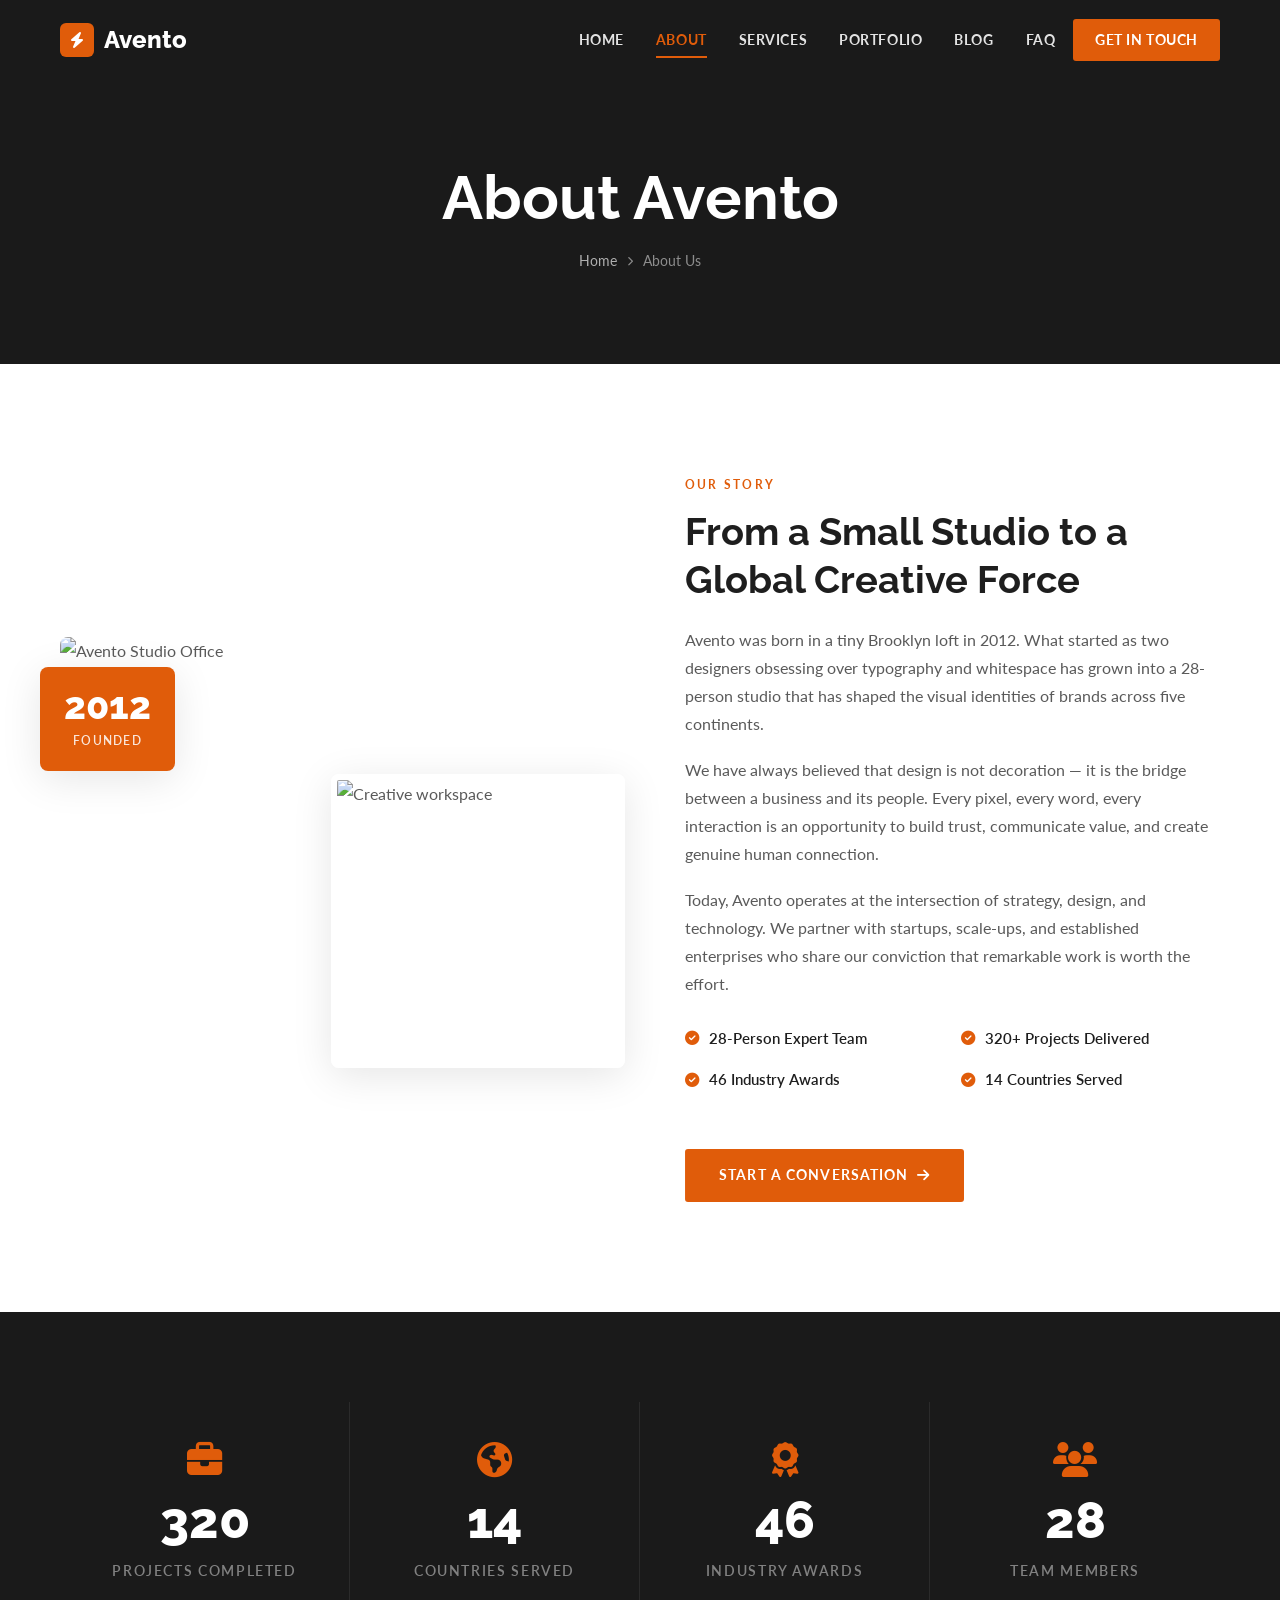
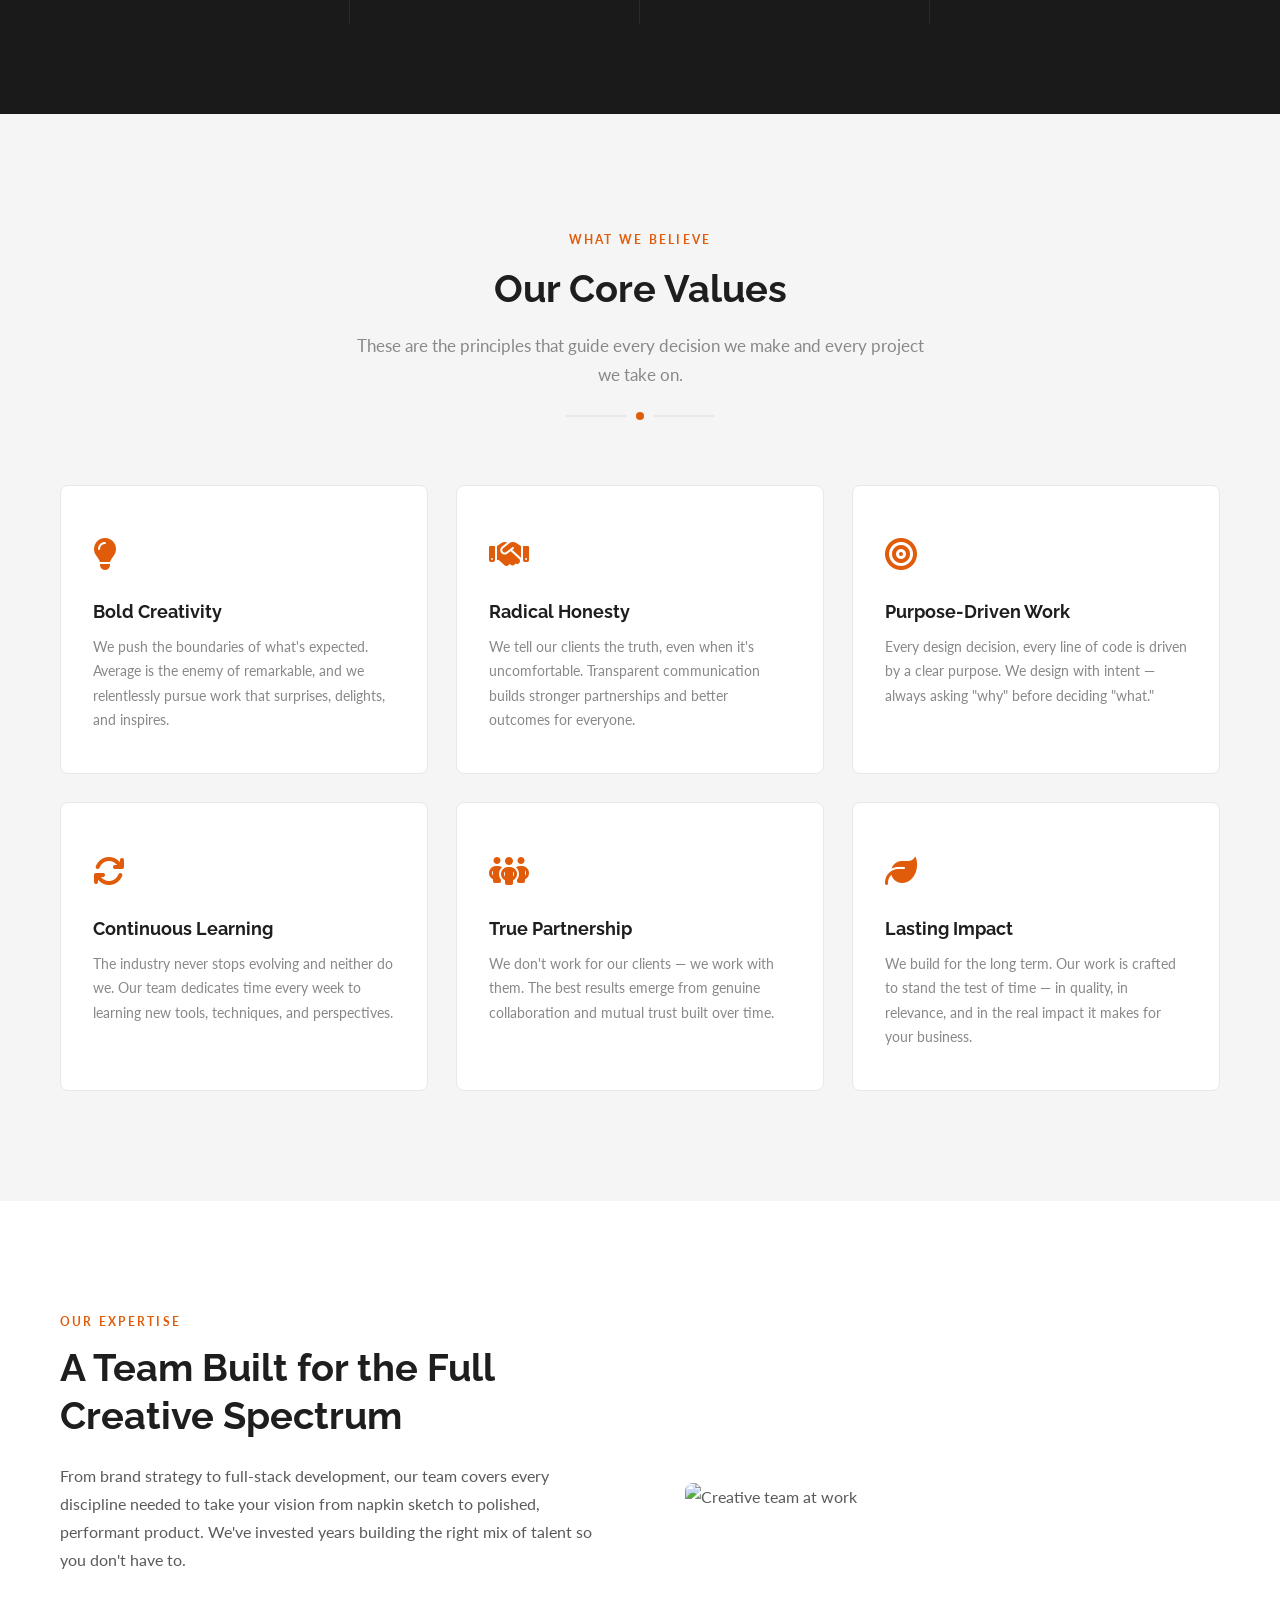
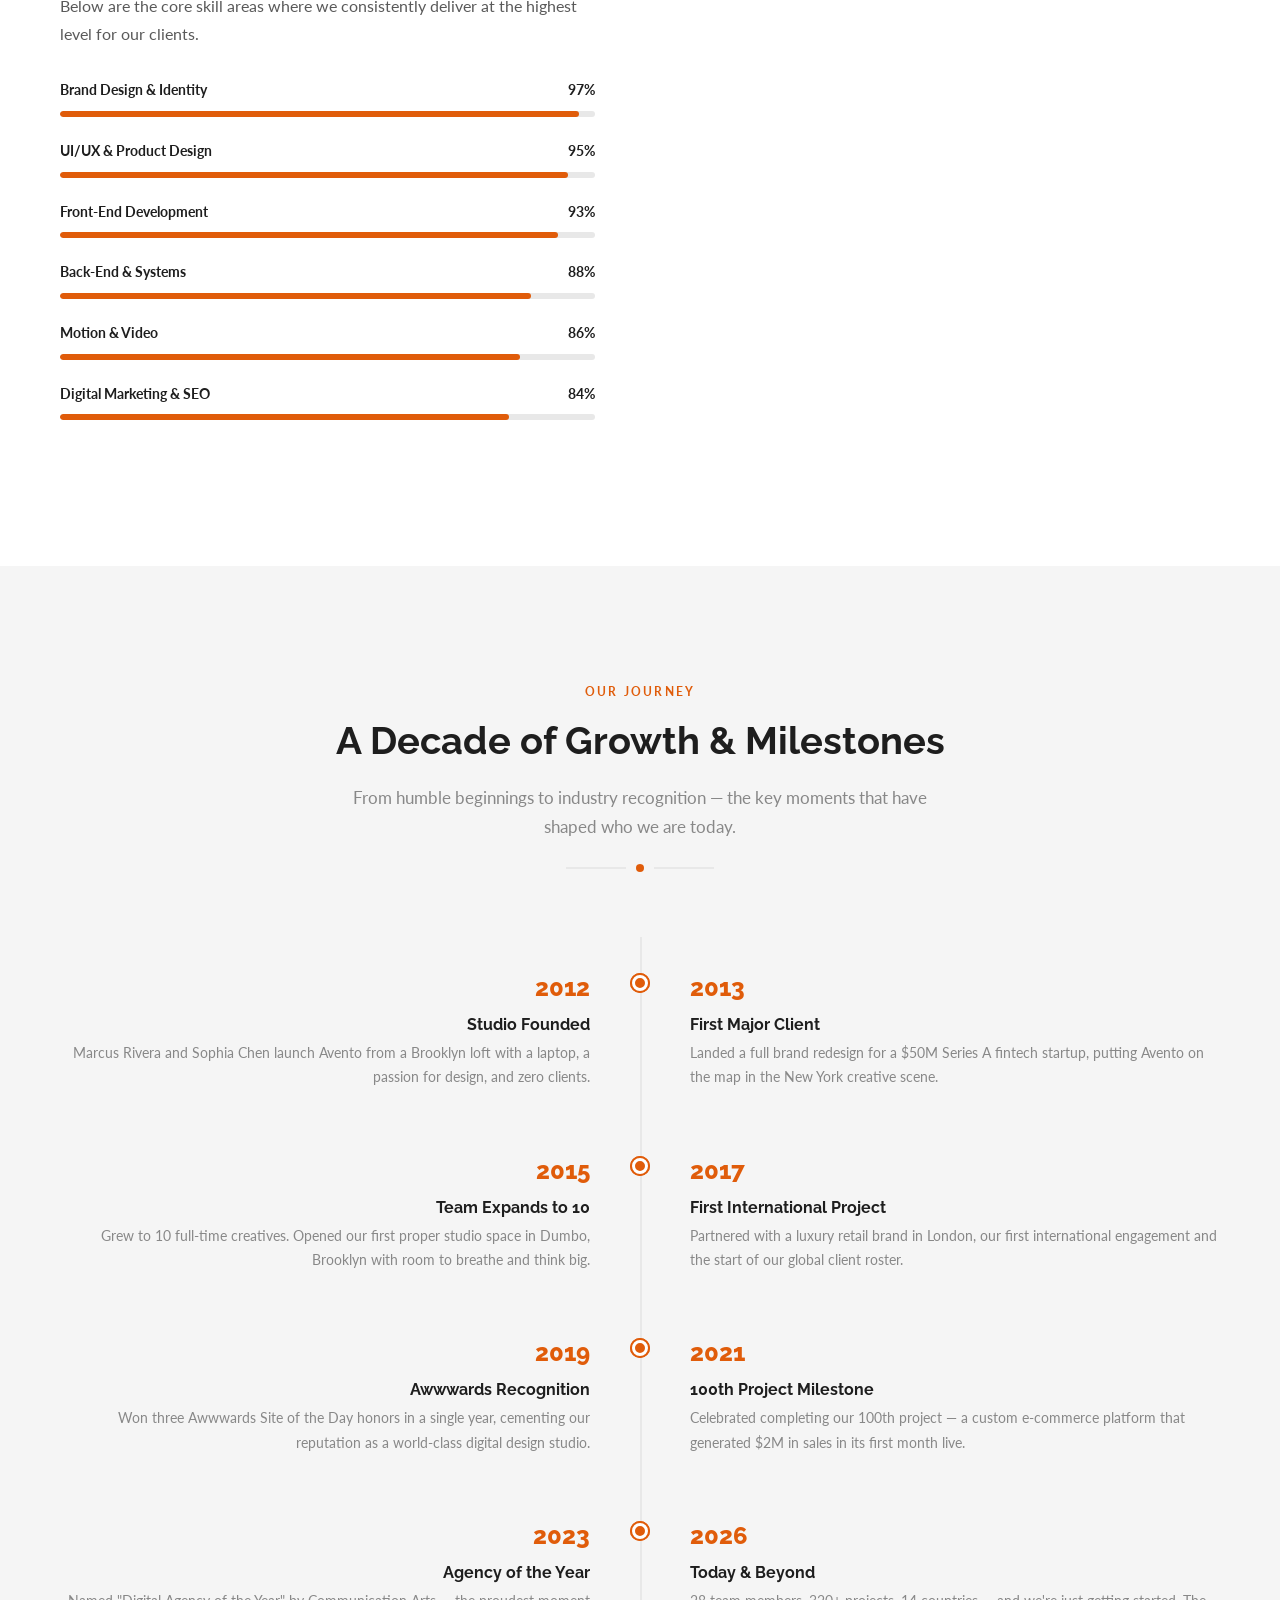
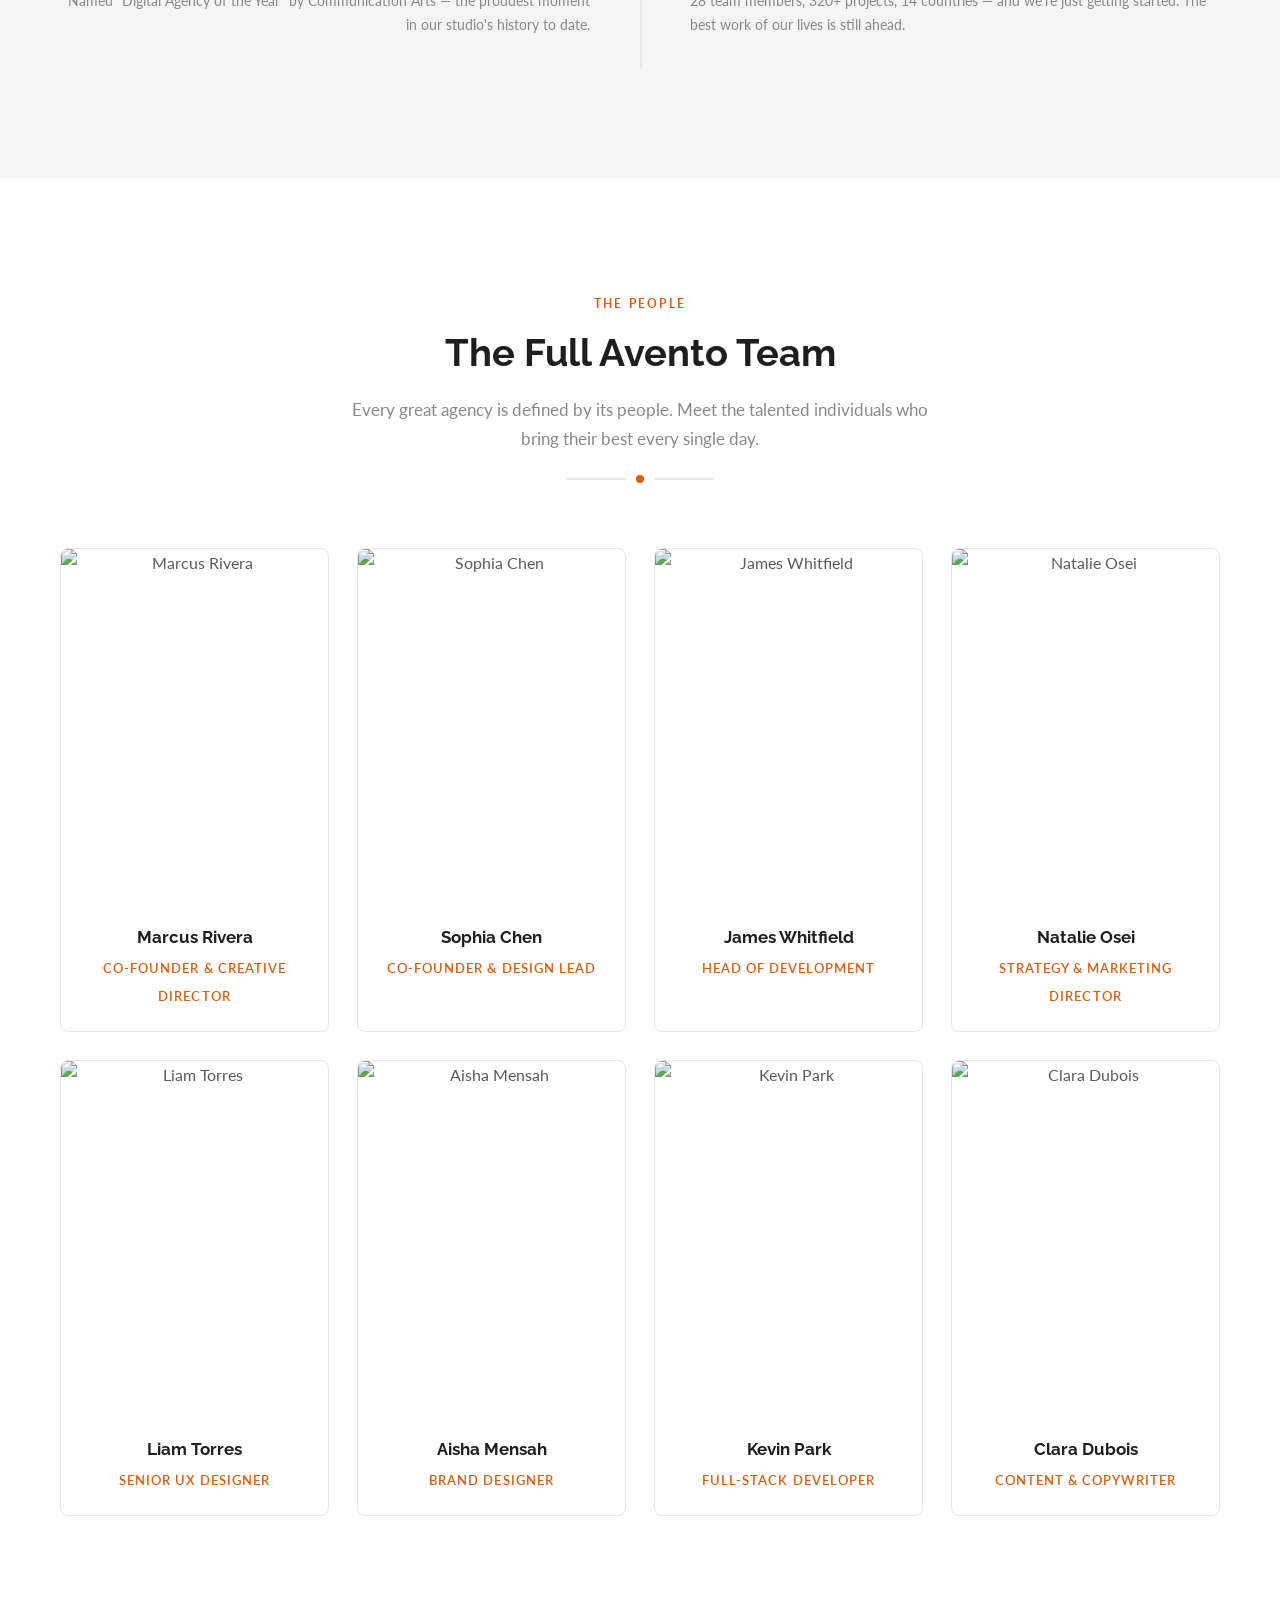
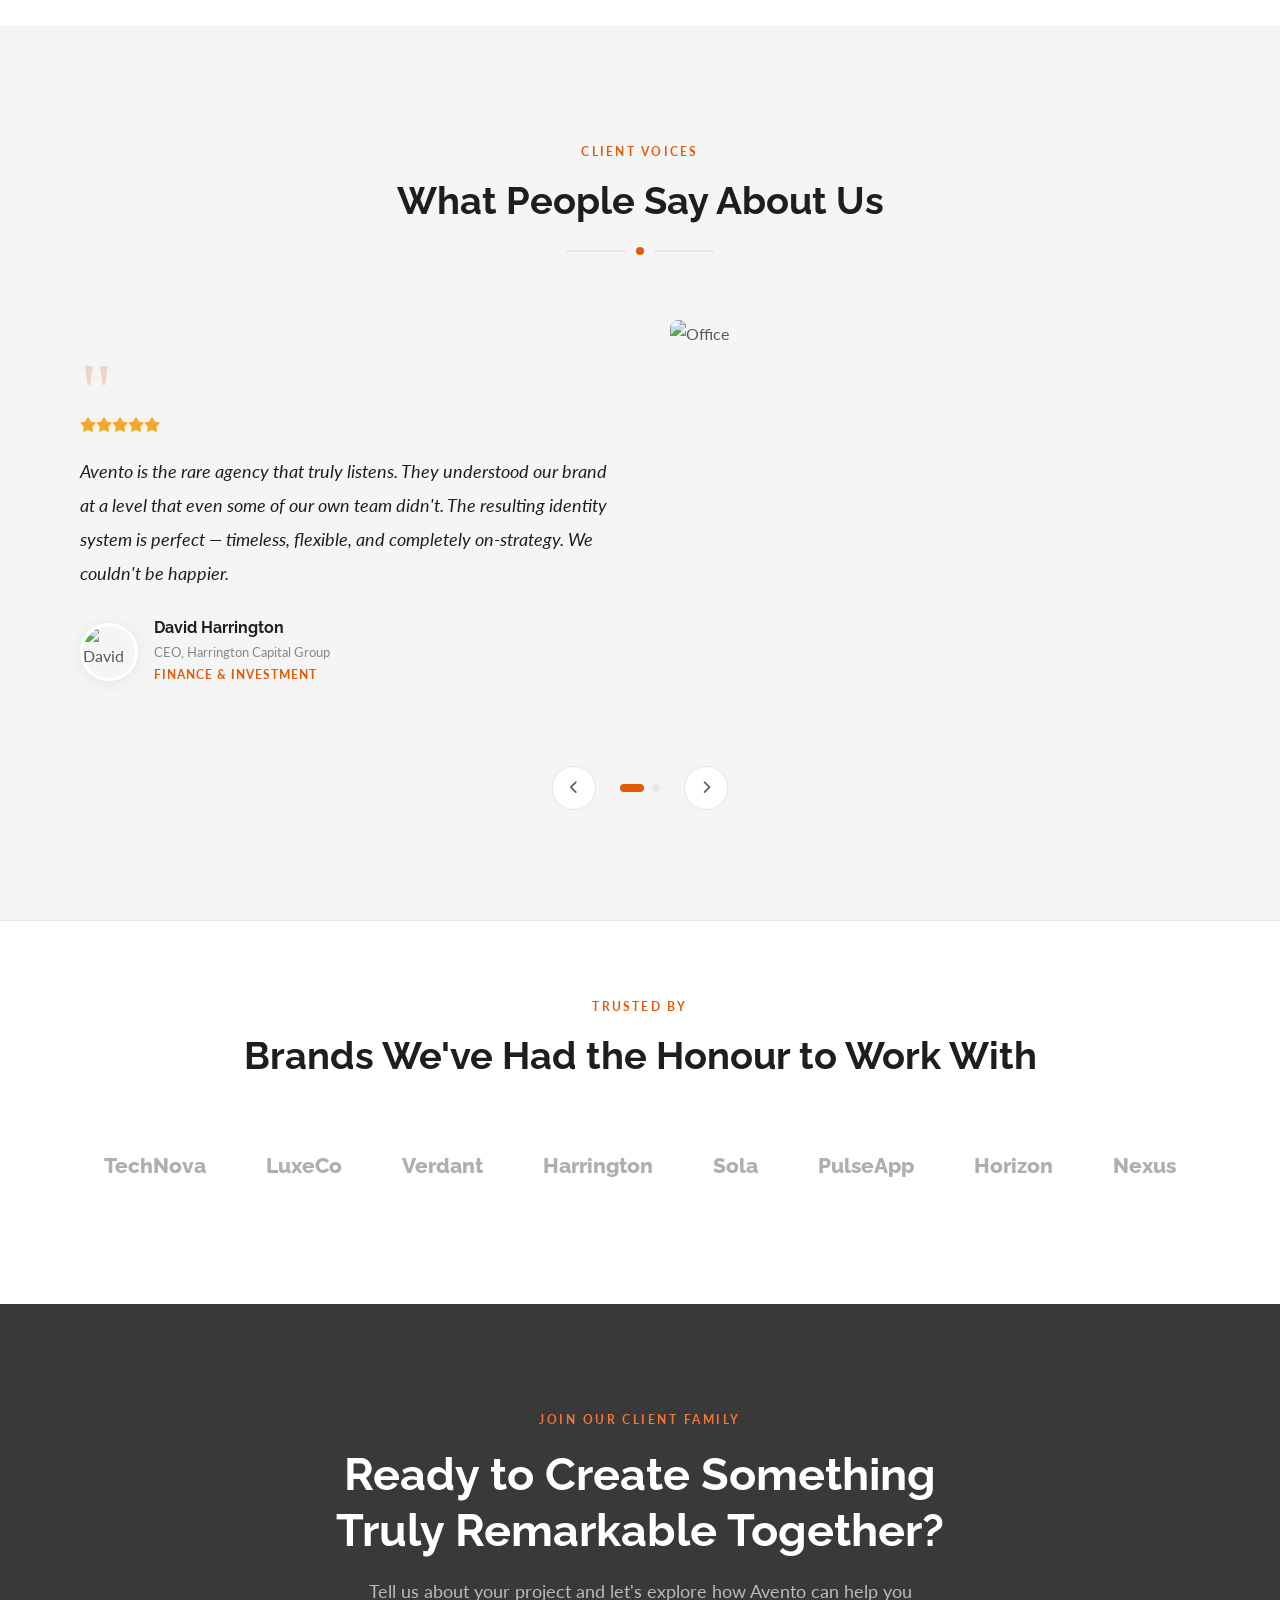
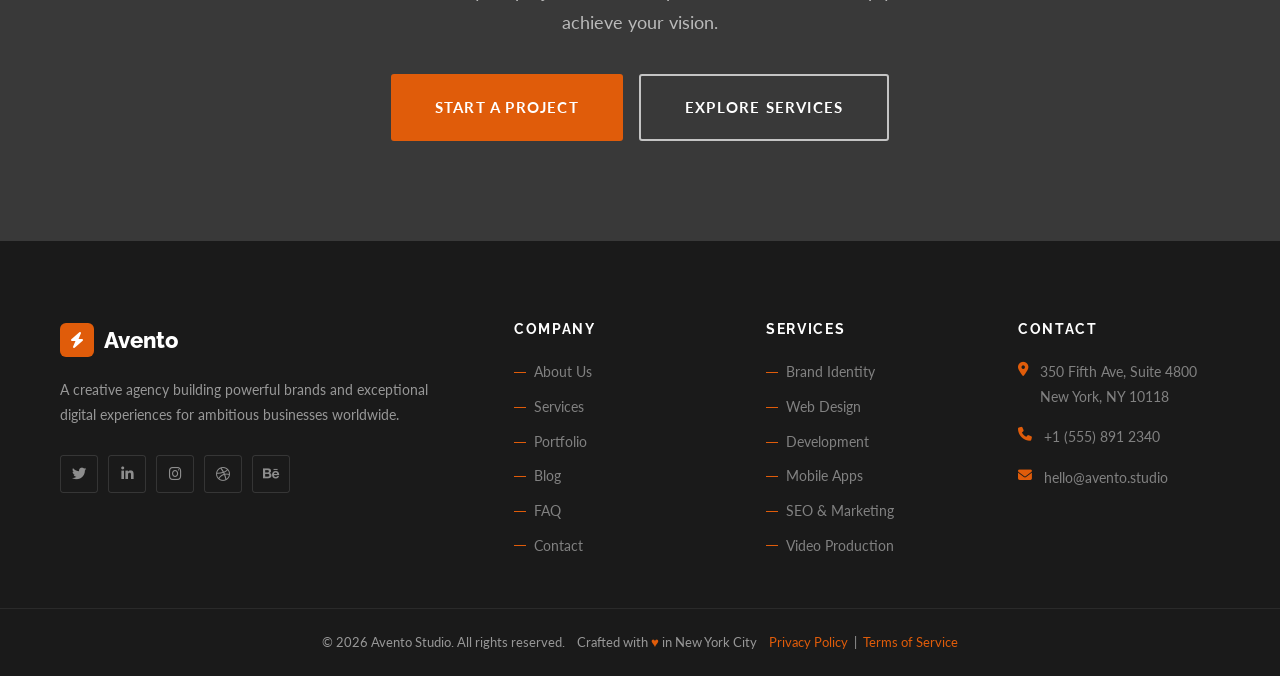
==== about.html @ 87593663 "first" ====
<!DOCTYPE html>
<html lang="en">
<head>
  <meta charset="UTF-8" />
  <meta name="viewport" content="width=device-width, initial-scale=1.0" />
  <title>About Us — Avento Creative Agency</title>
  <link rel="preconnect" href="https://fonts.googleapis.com" />
  <link rel="preconnect" href="https://fonts.gstatic.com" crossorigin />
  <link href="https://fonts.googleapis.com/css2?family=Lato:wght@300;400;700;900&family=Raleway:wght@400;600;700;800;900&display=swap" rel="stylesheet" />
  <link rel="stylesheet" href="https://cdnjs.cloudflare.com/ajax/libs/font-awesome/6.5.0/css/all.min.css" />
  <link rel="stylesheet" href="css/style.css" />
  <style>
    .values-grid { display: grid; grid-template-columns: repeat(3, 1fr); gap: 28px; }
    .value-card { background: var(--white); border: 1px solid var(--border); border-radius: var(--radius-lg); padding: 40px 32px; transition: var(--transition); }
    .value-card:hover { transform: translateY(-6px); box-shadow: var(--shadow); border-color: transparent; }
    .value-icon { font-size: 2rem; color: var(--primary); margin-bottom: 18px; }
    .value-card h4 { margin-bottom: 12px; }
    .value-card p { font-size: 0.9rem; color: var(--text-light); line-height: 1.7; margin: 0; }
    .milestone-list { display: grid; grid-template-columns: 1fr 1fr; gap: 0; position: relative; }
    .milestone-list::before { content: ''; position: absolute; left: 50%; top: 0; bottom: 0; width: 2px; background: var(--border); }
    .milestone-item { padding: 30px 50px 30px 0; text-align: right; position: relative; }
    .milestone-item:nth-child(even) { padding: 30px 0 30px 50px; text-align: left; grid-column: 2; }
    .milestone-item:nth-child(odd) { grid-column: 1; }
    .milestone-item::after { content: ''; position: absolute; right: -8px; top: 38px; width: 16px; height: 16px; background: var(--primary); border-radius: 50%; border: 3px solid #fff; box-shadow: 0 0 0 2px var(--primary); }
    .milestone-item:nth-child(even)::after { right: auto; left: -8px; }
    .milestone-year { font-family: 'Raleway', sans-serif; font-weight: 800; font-size: 1.5rem; color: var(--primary); margin-bottom: 6px; }
    .milestone-item h4 { font-size: 1rem; margin-bottom: 6px; }
    .milestone-item p { font-size: 0.87rem; color: var(--text-light); margin: 0; }
    .partners-strip { display: flex; align-items: center; justify-content: center; gap: 60px; flex-wrap: wrap; padding: 50px 0; }
    .partner-logo { opacity: 0.35; transition: opacity 0.3s; font-family: 'Raleway', sans-serif; font-weight: 800; font-size: 1.3rem; color: var(--heading); }
    .partner-logo:hover { opacity: 0.7; }
    @media(max-width: 900px) { .values-grid { grid-template-columns: 1fr 1fr; } .milestone-list { grid-template-columns: 1fr; } .milestone-list::before { display: none; } .milestone-item, .milestone-item:nth-child(even), .milestone-item:nth-child(odd) { grid-column: 1; padding: 16px 0 16px 30px; text-align: left; border-left: 2px solid var(--border); } .milestone-item::after, .milestone-item:nth-child(even)::after { left: -9px; right: auto; top: 20px; } }
    @media(max-width: 640px) { .values-grid { grid-template-columns: 1fr; } }
  </style>
</head>
<body>

  <nav class="navbar" id="navbar">
    <div class="container">
      <a class="nav-logo" href="index.html">
        <div class="logo-mark"><i class="fa-solid fa-bolt"></i></div>
        Avento
      </a>
      <ul class="nav-menu">
        <li><a href="index.html">Home</a></li>
        <li><a href="about.html" class="active">About</a></li>
        <li><a href="services.html">Services</a></li>
        <li><a href="portfolio.html">Portfolio</a></li>
        <li><a href="blog.html">Blog</a></li>
        <li><a href="faq.html">FAQ</a></li>
        <li><a href="contact.html" class="nav-cta">Get In Touch</a></li>
      </ul>
      <button class="nav-toggle" aria-label="Toggle menu">
        <span></span><span></span><span></span>
      </button>
    </div>
  </nav>

  <!-- PAGE HERO -->
  <section class="page-hero">
    <div class="page-hero-bg" style="background-image: url('https://images.unsplash.com/photo-1522202176988-66273c2fd55f?w=1920&q=80');"></div>
    <div class="container">
      <div class="page-hero-content">
        <h1>About Avento</h1>
        <div class="breadcrumb">
          <a href="index.html">Home</a>
          <i class="fa-solid fa-chevron-right"></i>
          <span>About Us</span>
        </div>
      </div>
    </div>
  </section>

  <!-- STORY SECTION -->
  <section class="section">
    <div class="container">
      <div class="about-split">
        <div class="about-img-wrap reveal-left">
          <img class="about-img-main" src="https://images.unsplash.com/photo-1497366754035-f200586c57b7?w=900&q=80" alt="Avento Studio Office" />
          <img class="about-img-accent" src="https://images.unsplash.com/photo-1531973576160-7125cd663d86?w=600&q=80" alt="Creative workspace" />
          <div class="about-badge">
            <span class="badge-num">2012</span>
            <span class="badge-lbl">Founded</span>
          </div>
        </div>
        <div class="about-text reveal-right">
          <span class="label">Our Story</span>
          <h2>From a Small Studio to a Global Creative Force</h2>
          <p>Avento was born in a tiny Brooklyn loft in 2012. What started as two designers obsessing over typography and whitespace has grown into a 28-person studio that has shaped the visual identities of brands across five continents.</p>
          <p>We have always believed that design is not decoration — it is the bridge between a business and its people. Every pixel, every word, every interaction is an opportunity to build trust, communicate value, and create genuine human connection.</p>
          <p>Today, Avento operates at the intersection of strategy, design, and technology. We partner with startups, scale-ups, and established enterprises who share our conviction that remarkable work is worth the effort.</p>
          <div class="about-features">
            <div class="about-feature-item"><i class="fa-solid fa-check-circle"></i> 28-Person Expert Team</div>
            <div class="about-feature-item"><i class="fa-solid fa-check-circle"></i> 320+ Projects Delivered</div>
            <div class="about-feature-item"><i class="fa-solid fa-check-circle"></i> 46 Industry Awards</div>
            <div class="about-feature-item"><i class="fa-solid fa-check-circle"></i> 14 Countries Served</div>
          </div>
          <a href="contact.html" class="btn btn-primary mt-20">Start a Conversation <i class="fa-solid fa-arrow-right"></i></a>
        </div>
      </div>
    </div>
  </section>

  <!-- STATS -->
  <section class="stats-section">
    <div class="container">
      <div class="stats-grid">
        <div class="stat-item reveal delay-100">
          <i class="fa-solid fa-briefcase stat-icon"></i>
          <span class="stat-number counter-num" data-target="320">0</span>
          <span class="stat-label">Projects Completed</span>
        </div>
        <div class="stat-item reveal delay-200">
          <i class="fa-solid fa-earth-americas stat-icon"></i>
          <span class="stat-number counter-num" data-target="14">0</span>
          <span class="stat-label">Countries Served</span>
        </div>
        <div class="stat-item reveal delay-300">
          <i class="fa-solid fa-award stat-icon"></i>
          <span class="stat-number counter-num" data-target="46">0</span>
          <span class="stat-label">Industry Awards</span>
        </div>
        <div class="stat-item reveal delay-400">
          <i class="fa-solid fa-users stat-icon"></i>
          <span class="stat-number counter-num" data-target="28">0</span>
          <span class="stat-label">Team Members</span>
        </div>
      </div>
    </div>
  </section>

  <!-- VALUES -->
  <section class="section section-gray">
    <div class="container">
      <div class="section-heading reveal">
        <span class="label">What We Believe</span>
        <h2>Our Core Values</h2>
        <p>These are the principles that guide every decision we make and every project we take on.</p>
        <div class="divider"><span></span><span></span><span></span></div>
      </div>
      <div class="values-grid">
        <div class="value-card reveal delay-100">
          <div class="value-icon"><i class="fa-solid fa-lightbulb"></i></div>
          <h4>Bold Creativity</h4>
          <p>We push the boundaries of what's expected. Average is the enemy of remarkable, and we relentlessly pursue work that surprises, delights, and inspires.</p>
        </div>
        <div class="value-card reveal delay-200">
          <div class="value-icon"><i class="fa-solid fa-handshake"></i></div>
          <h4>Radical Honesty</h4>
          <p>We tell our clients the truth, even when it's uncomfortable. Transparent communication builds stronger partnerships and better outcomes for everyone.</p>
        </div>
        <div class="value-card reveal delay-300">
          <div class="value-icon"><i class="fa-solid fa-bullseye"></i></div>
          <h4>Purpose-Driven Work</h4>
          <p>Every design decision, every line of code is driven by a clear purpose. We design with intent — always asking "why" before deciding "what."</p>
        </div>
        <div class="value-card reveal delay-100">
          <div class="value-icon"><i class="fa-solid fa-arrows-rotate"></i></div>
          <h4>Continuous Learning</h4>
          <p>The industry never stops evolving and neither do we. Our team dedicates time every week to learning new tools, techniques, and perspectives.</p>
        </div>
        <div class="value-card reveal delay-200">
          <div class="value-icon"><i class="fa-solid fa-people-group"></i></div>
          <h4>True Partnership</h4>
          <p>We don't work for our clients — we work with them. The best results emerge from genuine collaboration and mutual trust built over time.</p>
        </div>
        <div class="value-card reveal delay-300">
          <div class="value-icon"><i class="fa-solid fa-leaf"></i></div>
          <h4>Lasting Impact</h4>
          <p>We build for the long term. Our work is crafted to stand the test of time — in quality, in relevance, and in the real impact it makes for your business.</p>
        </div>
      </div>
    </div>
  </section>

  <!-- SKILLS / EXPERTISE -->
  <section class="section">
    <div class="container">
      <div class="about-split">
        <div class="about-text reveal-left">
          <span class="label">Our Expertise</span>
          <h2>A Team Built for the Full Creative Spectrum</h2>
          <p>From brand strategy to full-stack development, our team covers every discipline needed to take your vision from napkin sketch to polished, performant product. We've invested years building the right mix of talent so you don't have to.</p>
          <p>Below are the core skill areas where we consistently deliver at the highest level for our clients.</p>
          <div class="skill-bars mt-30">
            <div class="skill-bar">
              <div class="skill-bar-header"><span>Brand Design & Identity</span><span>97%</span></div>
              <div class="skill-bar-track"><div class="skill-bar-fill" data-width="97%"></div></div>
            </div>
            <div class="skill-bar">
              <div class="skill-bar-header"><span>UI/UX & Product Design</span><span>95%</span></div>
              <div class="skill-bar-track"><div class="skill-bar-fill" data-width="95%"></div></div>
            </div>
            <div class="skill-bar">
              <div class="skill-bar-header"><span>Front-End Development</span><span>93%</span></div>
              <div class="skill-bar-track"><div class="skill-bar-fill" data-width="93%"></div></div>
            </div>
            <div class="skill-bar">
              <div class="skill-bar-header"><span>Back-End & Systems</span><span>88%</span></div>
              <div class="skill-bar-track"><div class="skill-bar-fill" data-width="88%"></div></div>
            </div>
            <div class="skill-bar">
              <div class="skill-bar-header"><span>Motion & Video</span><span>86%</span></div>
              <div class="skill-bar-track"><div class="skill-bar-fill" data-width="86%"></div></div>
            </div>
            <div class="skill-bar">
              <div class="skill-bar-header"><span>Digital Marketing & SEO</span><span>84%</span></div>
              <div class="skill-bar-track"><div class="skill-bar-fill" data-width="84%"></div></div>
            </div>
          </div>
        </div>
        <div class="about-img-wrap reveal-right">
          <img class="about-img-main" src="https://images.unsplash.com/photo-1519389950473-47ba0277781c?w=900&q=80" alt="Creative team at work" />
        </div>
      </div>
    </div>
  </section>

  <!-- TIMELINE -->
  <section class="section section-gray">
    <div class="container">
      <div class="section-heading reveal">
        <span class="label">Our Journey</span>
        <h2>A Decade of Growth &amp; Milestones</h2>
        <p>From humble beginnings to industry recognition — the key moments that have shaped who we are today.</p>
        <div class="divider"><span></span><span></span><span></span></div>
      </div>
      <div class="milestone-list reveal">
        <div class="milestone-item">
          <div class="milestone-year">2012</div>
          <h4>Studio Founded</h4>
          <p>Marcus Rivera and Sophia Chen launch Avento from a Brooklyn loft with a laptop, a passion for design, and zero clients.</p>
        </div>
        <div class="milestone-item">
          <div class="milestone-year">2013</div>
          <h4>First Major Client</h4>
          <p>Landed a full brand redesign for a $50M Series A fintech startup, putting Avento on the map in the New York creative scene.</p>
        </div>
        <div class="milestone-item">
          <div class="milestone-year">2015</div>
          <h4>Team Expands to 10</h4>
          <p>Grew to 10 full-time creatives. Opened our first proper studio space in Dumbo, Brooklyn with room to breathe and think big.</p>
        </div>
        <div class="milestone-item">
          <div class="milestone-year">2017</div>
          <h4>First International Project</h4>
          <p>Partnered with a luxury retail brand in London, our first international engagement and the start of our global client roster.</p>
        </div>
        <div class="milestone-item">
          <div class="milestone-year">2019</div>
          <h4>Awwwards Recognition</h4>
          <p>Won three Awwwards Site of the Day honors in a single year, cementing our reputation as a world-class digital design studio.</p>
        </div>
        <div class="milestone-item">
          <div class="milestone-year">2021</div>
          <h4>100th Project Milestone</h4>
          <p>Celebrated completing our 100th project — a custom e-commerce platform that generated $2M in sales in its first month live.</p>
        </div>
        <div class="milestone-item">
          <div class="milestone-year">2023</div>
          <h4>Agency of the Year</h4>
          <p>Named "Digital Agency of the Year" by Communication Arts — the proudest moment in our studio's history to date.</p>
        </div>
        <div class="milestone-item">
          <div class="milestone-year">2026</div>
          <h4>Today & Beyond</h4>
          <p>28 team members, 320+ projects, 14 countries — and we're just getting started. The best work of our lives is still ahead.</p>
        </div>
      </div>
    </div>
  </section>

  <!-- FULL TEAM GRID -->
  <section class="section">
    <div class="container">
      <div class="section-heading reveal">
        <span class="label">The People</span>
        <h2>The Full Avento Team</h2>
        <p>Every great agency is defined by its people. Meet the talented individuals who bring their best every single day.</p>
        <div class="divider"><span></span><span></span><span></span></div>
      </div>
      <div class="team-grid" style="grid-template-columns: repeat(4, 1fr);">
        <div class="team-card reveal delay-100">
          <div class="team-img-wrap">
            <img src="https://images.unsplash.com/photo-1507003211169-0a1dd7228f2d?w=500&q=80" alt="Marcus Rivera" />
            <div class="team-social">
              <a href="#"><i class="fa-brands fa-linkedin-in"></i></a>
              <a href="#"><i class="fa-brands fa-twitter"></i></a>
              <a href="#"><i class="fa-brands fa-dribbble"></i></a>
            </div>
          </div>
          <div class="team-info"><h4>Marcus Rivera</h4><span class="role">Co-Founder & Creative Director</span></div>
        </div>
        <div class="team-card reveal delay-200">
          <div class="team-img-wrap">
            <img src="https://images.unsplash.com/photo-1494790108377-be9c29b29330?w=500&q=80" alt="Sophia Chen" />
            <div class="team-social">
              <a href="#"><i class="fa-brands fa-linkedin-in"></i></a>
              <a href="#"><i class="fa-brands fa-twitter"></i></a>
              <a href="#"><i class="fa-brands fa-behance"></i></a>
            </div>
          </div>
          <div class="team-info"><h4>Sophia Chen</h4><span class="role">Co-Founder & Design Lead</span></div>
        </div>
        <div class="team-card reveal delay-300">
          <div class="team-img-wrap">
            <img src="https://images.unsplash.com/photo-1500648767791-00dcc994a43e?w=500&q=80" alt="James Whitfield" />
            <div class="team-social">
              <a href="#"><i class="fa-brands fa-linkedin-in"></i></a>
              <a href="#"><i class="fa-brands fa-github"></i></a>
              <a href="#"><i class="fa-brands fa-twitter"></i></a>
            </div>
          </div>
          <div class="team-info"><h4>James Whitfield</h4><span class="role">Head of Development</span></div>
        </div>
        <div class="team-card reveal delay-400">
          <div class="team-img-wrap">
            <img src="https://images.unsplash.com/photo-1438761681033-6461ffad8d80?w=500&q=80" alt="Natalie Osei" />
            <div class="team-social">
              <a href="#"><i class="fa-brands fa-linkedin-in"></i></a>
              <a href="#"><i class="fa-brands fa-instagram"></i></a>
              <a href="#"><i class="fa-brands fa-twitter"></i></a>
            </div>
          </div>
          <div class="team-info"><h4>Natalie Osei</h4><span class="role">Strategy & Marketing Director</span></div>
        </div>
        <div class="team-card reveal delay-100">
          <div class="team-img-wrap">
            <img src="https://images.unsplash.com/photo-1472099645785-5658abf4ff4e?w=500&q=80" alt="Liam Torres" />
            <div class="team-social">
              <a href="#"><i class="fa-brands fa-linkedin-in"></i></a>
              <a href="#"><i class="fa-brands fa-twitter"></i></a>
            </div>
          </div>
          <div class="team-info"><h4>Liam Torres</h4><span class="role">Senior UX Designer</span></div>
        </div>
        <div class="team-card reveal delay-200">
          <div class="team-img-wrap">
            <img src="https://images.unsplash.com/photo-1544005313-94ddf0286df2?w=500&q=80" alt="Aisha Mensah" />
            <div class="team-social">
              <a href="#"><i class="fa-brands fa-linkedin-in"></i></a>
              <a href="#"><i class="fa-brands fa-behance"></i></a>
            </div>
          </div>
          <div class="team-info"><h4>Aisha Mensah</h4><span class="role">Brand Designer</span></div>
        </div>
        <div class="team-card reveal delay-300">
          <div class="team-img-wrap">
            <img src="https://images.unsplash.com/photo-1531427186611-ecfd6d936c79?w=500&q=80" alt="Kevin Park" />
            <div class="team-social">
              <a href="#"><i class="fa-brands fa-linkedin-in"></i></a>
              <a href="#"><i class="fa-brands fa-github"></i></a>
            </div>
          </div>
          <div class="team-info"><h4>Kevin Park</h4><span class="role">Full-Stack Developer</span></div>
        </div>
        <div class="team-card reveal delay-400">
          <div class="team-img-wrap">
            <img src="https://images.unsplash.com/photo-1580489944761-15a19d654956?w=500&q=80" alt="Clara Dubois" />
            <div class="team-social">
              <a href="#"><i class="fa-brands fa-linkedin-in"></i></a>
              <a href="#"><i class="fa-brands fa-instagram"></i></a>
            </div>
          </div>
          <div class="team-info"><h4>Clara Dubois</h4><span class="role">Content & Copywriter</span></div>
        </div>
      </div>
    </div>
  </section>

  <!-- TESTIMONIALS -->
  <section class="section testimonials-section">
    <div class="container">
      <div class="section-heading reveal">
        <span class="label">Client Voices</span>
        <h2>What People Say About Us</h2>
        <div class="divider"><span></span><span></span><span></span></div>
      </div>
      <div class="testimonials-slider reveal">
        <div class="testimonials-track">
          <div class="testimonial-item">
            <div>
              <div class="testimonial-quote-icon">"</div>
              <div class="testimonial-stars"><i class="fa-solid fa-star"></i><i class="fa-solid fa-star"></i><i class="fa-solid fa-star"></i><i class="fa-solid fa-star"></i><i class="fa-solid fa-star"></i></div>
              <p class="testimonial-text">Avento is the rare agency that truly listens. They understood our brand at a level that even some of our own team didn't. The resulting identity system is perfect — timeless, flexible, and completely on-strategy. We couldn't be happier.</p>
              <div class="testimonial-author">
                <img src="https://images.unsplash.com/photo-1472099645785-5658abf4ff4e?w=200&q=80" alt="David Harrington" />
                <div><h5>David Harrington</h5><span>CEO, Harrington Capital Group</span><span class="testimonial-company">Finance & Investment</span></div>
              </div>
            </div>
            <div class="testimonial-img-side"><img src="https://images.unsplash.com/photo-1521791136064-7986c2920216?w=700&q=80" alt="Office" /></div>
          </div>
          <div class="testimonial-item">
            <div>
              <div class="testimonial-quote-icon">"</div>
              <div class="testimonial-stars"><i class="fa-solid fa-star"></i><i class="fa-solid fa-star"></i><i class="fa-solid fa-star"></i><i class="fa-solid fa-star"></i><i class="fa-solid fa-star"></i></div>
              <p class="testimonial-text">We've worked with many agencies over the years. Avento stands apart in every way — the quality of thinking, the quality of craft, the quality of the people. They genuinely care about your success, and it shows in every single deliverable.</p>
              <div class="testimonial-author">
                <img src="https://images.unsplash.com/photo-1544005313-94ddf0286df2?w=200&q=80" alt="Elena Marchetti" />
                <div><h5>Elena Marchetti</h5><span>Founder, Sola Organics</span><span class="testimonial-company">Health & Wellness</span></div>
              </div>
            </div>
            <div class="testimonial-img-side"><img src="https://images.unsplash.com/photo-1573496359142-b8d87734a5a2?w=700&q=80" alt="Wellness" /></div>
          </div>
        </div>
      </div>
      <div class="testimonials-nav">
        <button class="testimonials-btn prev"><i class="fa-solid fa-chevron-left"></i></button>
        <div class="testimonials-dots">
          <div class="testimonials-dot active"></div>
          <div class="testimonials-dot"></div>
        </div>
        <button class="testimonials-btn next"><i class="fa-solid fa-chevron-right"></i></button>
      </div>
    </div>
  </section>

  <!-- PARTNERS -->
  <section class="section-sm" style="border-top: 1px solid var(--border);">
    <div class="container">
      <div class="section-heading reveal" style="margin-bottom: 10px;">
        <span class="label">Trusted By</span>
        <h2>Brands We've Had the Honour to Work With</h2>
      </div>
      <div class="partners-strip reveal">
        <span class="partner-logo">TechNova</span>
        <span class="partner-logo">LuxeCo</span>
        <span class="partner-logo">Verdant</span>
        <span class="partner-logo">Harrington</span>
        <span class="partner-logo">Sola</span>
        <span class="partner-logo">PulseApp</span>
        <span class="partner-logo">Horizon</span>
        <span class="partner-logo">Nexus</span>
      </div>
    </div>
  </section>

  <!-- CTA -->
  <section class="cta-section">
    <div class="cta-bg" style="background-image: url('https://images.unsplash.com/photo-1497366754035-f200586c57b7?w=1920&q=80');"></div>
    <div class="cta-overlay"></div>
    <div class="container">
      <div class="cta-content reveal">
        <span style="display: inline-block; font-size: 0.78rem; font-weight: 700; letter-spacing: 0.2em; text-transform: uppercase; color: var(--primary-light); margin-bottom: 16px;">Join Our Client Family</span>
        <h2>Ready to Create Something <br>Truly Remarkable Together?</h2>
        <p>Tell us about your project and let's explore how Avento can help you achieve your vision.</p>
        <div class="cta-actions">
          <a href="contact.html" class="btn btn-primary btn-lg">Start a Project</a>
          <a href="services.html" class="btn btn-outline-white btn-lg">Explore Services</a>
        </div>
      </div>
    </div>
  </section>

  <!-- FOOTER -->
  <footer class="footer">
    <div class="container">
      <div class="footer-top">
        <div class="footer-brand">
          <a href="index.html" style="margin-bottom: 18px; display: inline-flex; gap: 10px; align-items: center; font-family: Raleway, sans-serif; font-weight: 800; font-size: 1.4rem; color: #fff; text-decoration: none;">
            <div style="width:34px;height:34px;background:var(--primary);border-radius:6px;display:flex;align-items:center;justify-content:center;color:#fff;font-size:1rem;"><i class="fa-solid fa-bolt"></i></div>Avento
          </a>
          <p class="footer-tagline">A creative agency building powerful brands and exceptional digital experiences for ambitious businesses worldwide.</p>
          <div class="footer-social">
            <a href="#"><i class="fa-brands fa-twitter"></i></a>
            <a href="#"><i class="fa-brands fa-linkedin-in"></i></a>
            <a href="#"><i class="fa-brands fa-instagram"></i></a>
            <a href="#"><i class="fa-brands fa-dribbble"></i></a>
            <a href="#"><i class="fa-brands fa-behance"></i></a>
          </div>
        </div>
        <div class="footer-col">
          <h5>Company</h5>
          <div class="footer-links">
            <a href="about.html">About Us</a><a href="services.html">Services</a>
            <a href="portfolio.html">Portfolio</a><a href="blog.html">Blog</a>
            <a href="faq.html">FAQ</a><a href="contact.html">Contact</a>
          </div>
        </div>
        <div class="footer-col">
          <h5>Services</h5>
          <div class="footer-links">
            <a href="services.html">Brand Identity</a><a href="services.html">Web Design</a>
            <a href="services.html">Development</a><a href="services.html">Mobile Apps</a>
            <a href="services.html">SEO & Marketing</a><a href="services.html">Video Production</a>
          </div>
        </div>
        <div class="footer-col">
          <h5>Contact</h5>
          <div class="footer-contact-item"><i class="fa-solid fa-location-dot"></i><span>350 Fifth Ave, Suite 4800<br>New York, NY 10118</span></div>
          <div class="footer-contact-item"><i class="fa-solid fa-phone"></i><span>+1 (555) 891 2340</span></div>
          <div class="footer-contact-item"><i class="fa-solid fa-envelope"></i><span>hello@avento.studio</span></div>
        </div>
      </div>
    </div>
    <div class="footer-bottom">
      <div class="container" style="display:flex;align-items:center;justify-content:space-between;flex-wrap:wrap;gap:12px;">
        <span>&copy; 2026 Avento Studio. All rights reserved.</span>
        <span>Crafted with <span style="color:var(--primary);">&#9829;</span> in New York City</span>
        <span><a href="#">Privacy Policy</a> &nbsp;|&nbsp; <a href="#">Terms of Service</a></span>
      </div>
    </div>
  </footer>

  <a class="back-to-top" title="Back to top"><i class="fa-solid fa-arrow-up"></i></a>
  <script src="js/main.js"></script>
</body>
</html>
---- css/style.css ----
/* ================================================
   AVENTO — Full Agency Website
   ================================================ */

/* ---- Variables ---- */
:root {
  --primary: #e05c0a;
  --primary-dark: #b84a08;
  --primary-light: #f47535;
  --dark: #1a1a1a;
  --dark-2: #252525;
  --dark-3: #2f2f2f;
  --heading: #1e1e1e;
  --text: #5a5a5a;
  --text-light: #888;
  --bg-light: #f5f5f5;
  --bg-lighter: #fafafa;
  --white: #fff;
  --border: #e8e8e8;
  --shadow-sm: 0 2px 15px rgba(0,0,0,0.07);
  --shadow: 0 8px 40px rgba(0,0,0,0.10);
  --shadow-lg: 0 20px 60px rgba(0,0,0,0.15);
  --transition: all 0.35s cubic-bezier(0.4,0,0.2,1);
  --radius: 3px;
  --radius-lg: 8px;
  --nav-h: 80px;
}

/* ---- Reset ---- */
*, *::before, *::after { box-sizing: border-box; margin: 0; padding: 0; }
html { scroll-behavior: smooth; font-size: 16px; }
body {
  font-family: 'Lato', sans-serif;
  line-height: 1.75;
  color: var(--text);
  overflow-x: hidden;
  background: var(--white);
}
img { max-width: 100%; height: auto; display: block; }
a { text-decoration: none; color: inherit; transition: var(--transition); }
ul { list-style: none; }
button { cursor: pointer; border: none; background: none; font-family: inherit; }
input, textarea, select { font-family: inherit; }

/* ---- Typography ---- */
h1, h2, h3, h4, h5, h6 {
  font-family: 'Raleway', sans-serif;
  color: var(--heading);
  font-weight: 700;
  line-height: 1.25;
}
h1 { font-size: clamp(2.2rem, 5vw, 3.8rem); }
h2 { font-size: clamp(1.7rem, 3vw, 2.5rem); }
h3 { font-size: clamp(1.2rem, 2vw, 1.5rem); }
h4 { font-size: 1.15rem; }
p { margin-bottom: 1rem; }
p:last-child { margin-bottom: 0; }

/* ---- Utilities ---- */
.container { max-width: 1220px; margin: 0 auto; padding: 0 30px; }
.container-sm { max-width: 860px; margin: 0 auto; padding: 0 30px; }
.section { padding: 110px 0; }
.section-sm { padding: 70px 0; }
.section-dark { background: var(--dark); color: rgba(255,255,255,0.75); }
.section-dark h1, .section-dark h2, .section-dark h3, .section-dark h4 { color: #fff; }
.section-gray { background: var(--bg-light); }
.text-center { text-align: center; }
.text-white { color: #fff !important; }
.text-primary { color: var(--primary) !important; }
.mt-10 { margin-top: 10px; }
.mt-20 { margin-top: 20px; }
.mt-30 { margin-top: 30px; }
.mt-50 { margin-top: 50px; }
.mb-10 { margin-bottom: 10px; }
.mb-20 { margin-bottom: 20px; }
.mb-30 { margin-bottom: 30px; }
.mb-50 { margin-bottom: 50px; }

/* ---- Section Heading ---- */
.section-heading {
  text-align: center;
  margin-bottom: 65px;
}
.section-heading .label {
  display: inline-block;
  font-size: 0.78rem;
  font-weight: 700;
  letter-spacing: 0.18em;
  text-transform: uppercase;
  color: var(--primary);
  margin-bottom: 14px;
}
.section-heading h2 { margin-bottom: 18px; }
.section-heading p {
  font-size: 1.05rem;
  color: var(--text-light);
  max-width: 580px;
  margin: 0 auto;
}
.section-heading .divider {
  display: flex;
  align-items: center;
  justify-content: center;
  gap: 10px;
  margin-top: 22px;
}
.section-heading .divider span {
  display: block;
  height: 2px;
  background: var(--border);
}
.section-heading .divider span:first-child,
.section-heading .divider span:last-child { width: 60px; }
.section-heading .divider span:nth-child(2) {
  width: 8px;
  height: 8px;
  background: var(--primary);
  border-radius: 50%;
}

/* ---- Buttons ---- */
.btn {
  display: inline-flex;
  align-items: center;
  gap: 8px;
  padding: 14px 34px;
  font-size: 0.88rem;
  font-weight: 700;
  letter-spacing: 0.08em;
  text-transform: uppercase;
  border-radius: var(--radius);
  transition: var(--transition);
  position: relative;
  overflow: hidden;
}
.btn::after {
  content: '';
  position: absolute;
  inset: 0;
  background: rgba(255,255,255,0.15);
  transform: translateX(-100%);
  transition: transform 0.3s ease;
}
.btn:hover::after { transform: translateX(0); }
.btn-primary {
  background: var(--primary);
  color: #fff;
}
.btn-primary:hover { background: var(--primary-dark); color: #fff; }
.btn-outline {
  border: 2px solid var(--primary);
  color: var(--primary);
}
.btn-outline:hover { background: var(--primary); color: #fff; }
.btn-white {
  background: #fff;
  color: var(--primary);
}
.btn-white:hover { background: var(--bg-light); }
.btn-outline-white {
  border: 2px solid rgba(255,255,255,0.7);
  color: #fff;
}
.btn-outline-white:hover { background: #fff; color: var(--primary); }
.btn-lg { padding: 18px 44px; font-size: 0.95rem; }

/* ============================================
   NAVIGATION
   ============================================ */
.navbar {
  position: fixed;
  top: 0;
  left: 0;
  width: 100%;
  z-index: 1000;
  height: var(--nav-h);
  display: flex;
  align-items: center;
  transition: background 0.4s ease, box-shadow 0.4s ease, height 0.3s ease;
}
.navbar.transparent { background: transparent; }
.navbar.scrolled {
  background: #fff;
  box-shadow: 0 2px 20px rgba(0,0,0,0.08);
  height: 68px;
}
.navbar .container {
  display: flex;
  align-items: center;
  justify-content: space-between;
  width: 100%;
}
.nav-logo {
  display: flex;
  align-items: center;
  gap: 10px;
  font-family: 'Raleway', sans-serif;
  font-weight: 800;
  font-size: 1.5rem;
  color: #fff;
  transition: color 0.3s;
}
.navbar.scrolled .nav-logo { color: var(--heading); }
.nav-logo .logo-mark {
  width: 34px;
  height: 34px;
  background: var(--primary);
  border-radius: 6px;
  display: flex;
  align-items: center;
  justify-content: center;
  color: #fff;
  font-size: 1rem;
}
.nav-menu { display: flex; align-items: center; gap: 4px; }
.nav-menu li a {
  display: block;
  padding: 8px 14px;
  font-size: 0.88rem;
  font-weight: 700;
  letter-spacing: 0.04em;
  text-transform: uppercase;
  color: rgba(255,255,255,0.88);
  border-radius: var(--radius);
  transition: var(--transition);
  position: relative;
}
.nav-menu li a::after {
  content: '';
  position: absolute;
  bottom: 2px;
  left: 14px;
  right: 14px;
  height: 2px;
  background: var(--primary);
  transform: scaleX(0);
  transition: transform 0.3s ease;
}
.nav-menu li a:hover::after,
.nav-menu li a.active::after { transform: scaleX(1); }
.navbar.scrolled .nav-menu li a { color: var(--text); }
.nav-menu li a:hover,
.nav-menu li a.active { color: var(--primary) !important; }
.nav-cta {
  padding: 9px 22px !important;
  background: var(--primary) !important;
  color: #fff !important;
  border-radius: var(--radius) !important;
}
.nav-cta::after { display: none !important; }
.nav-cta:hover { background: var(--primary-dark) !important; }
.nav-toggle {
  display: none;
  flex-direction: column;
  gap: 5px;
  padding: 5px;
}
.nav-toggle span {
  display: block;
  width: 25px;
  height: 2px;
  background: #fff;
  transition: var(--transition);
  transform-origin: center;
}
.navbar.scrolled .nav-toggle span { background: var(--heading); }
.nav-toggle.open span:nth-child(1) { transform: rotate(45deg) translate(5px, 5px); }
.nav-toggle.open span:nth-child(2) { opacity: 0; }
.nav-toggle.open span:nth-child(3) { transform: rotate(-45deg) translate(5px, -5px); }

/* ============================================
   HERO SECTION
   ============================================ */
.hero {
  position: relative;
  min-height: 100vh;
  display: flex;
  align-items: center;
  overflow: hidden;
  background: var(--dark);
}
.hero-bg {
  position: absolute;
  inset: 0;
  background-size: cover;
  background-position: center;
  background-attachment: fixed;
  transform: scale(1.05);
  transition: transform 8s ease;
}
.hero.loaded .hero-bg { transform: scale(1); }
.hero-overlay {
  position: absolute;
  inset: 0;
  background: linear-gradient(135deg, rgba(14,14,14,0.85) 0%, rgba(30,30,30,0.65) 60%, rgba(224,92,10,0.25) 100%);
}
.hero-particles {
  position: absolute;
  inset: 0;
  overflow: hidden;
}
.hero-particles .particle {
  position: absolute;
  border-radius: 50%;
  background: rgba(255,255,255,0.06);
  animation: float-particle linear infinite;
}
@keyframes float-particle {
  0% { transform: translateY(100vh) rotate(0deg); opacity: 0; }
  10% { opacity: 1; }
  90% { opacity: 1; }
  100% { transform: translateY(-100px) rotate(360deg); opacity: 0; }
}
.hero-content {
  position: relative;
  z-index: 2;
  max-width: 780px;
}
.hero-eyebrow {
  display: inline-flex;
  align-items: center;
  gap: 12px;
  font-size: 0.8rem;
  font-weight: 700;
  letter-spacing: 0.2em;
  text-transform: uppercase;
  color: var(--primary-light);
  margin-bottom: 24px;
  opacity: 0;
  animation: fadeInDown 0.8s ease 0.3s forwards;
}
.hero-eyebrow::before {
  content: '';
  display: block;
  width: 40px;
  height: 2px;
  background: var(--primary);
}
.hero h1 {
  color: #fff;
  font-size: clamp(2.5rem, 6vw, 4.5rem);
  font-weight: 800;
  line-height: 1.1;
  margin-bottom: 30px;
  opacity: 0;
  animation: fadeInUp 0.8s ease 0.5s forwards;
}
.hero h1 .typed-cursor {
  color: var(--primary);
  animation: blink 0.8s step-end infinite;
}
@keyframes blink { 50% { opacity: 0; } }
.hero-text {
  font-size: 1.15rem;
  color: rgba(255,255,255,0.72);
  max-width: 560px;
  margin-bottom: 42px;
  opacity: 0;
  animation: fadeInUp 0.8s ease 0.7s forwards;
}
.hero-actions {
  display: flex;
  gap: 16px;
  flex-wrap: wrap;
  opacity: 0;
  animation: fadeInUp 0.8s ease 0.9s forwards;
}
.hero-scroll {
  position: absolute;
  bottom: 40px;
  left: 50%;
  transform: translateX(-50%);
  z-index: 2;
  display: flex;
  flex-direction: column;
  align-items: center;
  gap: 10px;
  color: rgba(255,255,255,0.5);
  font-size: 0.72rem;
  letter-spacing: 0.15em;
  text-transform: uppercase;
  animation: fadeIn 1s ease 1.5s both;
}
.hero-scroll .scroll-line {
  width: 1px;
  height: 50px;
  background: rgba(255,255,255,0.3);
  position: relative;
  overflow: hidden;
}
.hero-scroll .scroll-line::after {
  content: '';
  position: absolute;
  top: -100%;
  left: 0;
  width: 100%;
  height: 100%;
  background: var(--primary);
  animation: scroll-line 1.5s ease infinite;
}
@keyframes scroll-line {
  0% { top: -100%; }
  100% { top: 100%; }
}

/* Hero Stats */
.hero-stats {
  position: absolute;
  bottom: 0;
  right: 0;
  z-index: 2;
  display: flex;
  background: rgba(255,255,255,0.06);
  backdrop-filter: blur(12px);
  border-top: 1px solid rgba(255,255,255,0.1);
  border-left: 1px solid rgba(255,255,255,0.1);
  animation: fadeIn 1s ease 1.2s both;
}
.hero-stat {
  padding: 28px 36px;
  text-align: center;
  border-right: 1px solid rgba(255,255,255,0.1);
}
.hero-stat:last-child { border-right: none; }
.hero-stat .num {
  display: block;
  font-family: 'Raleway', sans-serif;
  font-size: 2rem;
  font-weight: 800;
  color: #fff;
  line-height: 1;
}
.hero-stat .num span { color: var(--primary); }
.hero-stat .lbl {
  display: block;
  font-size: 0.75rem;
  font-weight: 600;
  letter-spacing: 0.1em;
  text-transform: uppercase;
  color: rgba(255,255,255,0.5);
  margin-top: 5px;
}

/* ============================================
   FEATURES STRIP
   ============================================ */
.features-strip {
  background: var(--white);
  padding: 0;
  position: relative;
  z-index: 3;
  box-shadow: var(--shadow);
}
.features-strip .container {
  display: grid;
  grid-template-columns: repeat(4, 1fr);
}
.feature-strip-item {
  padding: 40px 30px;
  border-right: 1px solid var(--border);
  display: flex;
  gap: 20px;
  align-items: flex-start;
  transition: var(--transition);
}
.feature-strip-item:last-child { border-right: none; }
.feature-strip-item:hover { background: var(--bg-lighter); }
.feature-strip-item .icon {
  flex-shrink: 0;
  width: 50px;
  height: 50px;
  background: var(--primary);
  border-radius: var(--radius);
  display: flex;
  align-items: center;
  justify-content: center;
  color: #fff;
  font-size: 1.2rem;
  transition: var(--transition);
}
.feature-strip-item:hover .icon {
  background: var(--primary-dark);
  transform: rotate(-6deg) scale(1.1);
}
.feature-strip-item h4 { font-size: 1rem; margin-bottom: 5px; }
.feature-strip-item p { font-size: 0.88rem; color: var(--text-light); margin: 0; line-height: 1.5; }

/* ============================================
   ABOUT SECTION
   ============================================ */
.about-split {
  display: grid;
  grid-template-columns: 1fr 1fr;
  gap: 90px;
  align-items: center;
}
.about-img-wrap {
  position: relative;
}
.about-img-main {
  width: 100%;
  aspect-ratio: 4/3;
  object-fit: cover;
  border-radius: var(--radius-lg);
}
.about-img-accent {
  position: absolute;
  bottom: -30px;
  right: -30px;
  width: 55%;
  aspect-ratio: 1;
  object-fit: cover;
  border-radius: var(--radius-lg);
  border: 6px solid #fff;
  box-shadow: var(--shadow);
}
.about-badge {
  position: absolute;
  top: 30px;
  left: -20px;
  background: var(--primary);
  color: #fff;
  border-radius: var(--radius-lg);
  padding: 20px 24px;
  text-align: center;
  box-shadow: var(--shadow);
  z-index: 2;
}
.about-badge .badge-num {
  display: block;
  font-family: 'Raleway', sans-serif;
  font-size: 2.4rem;
  font-weight: 800;
  line-height: 1;
}
.about-badge .badge-lbl {
  display: block;
  font-size: 0.78rem;
  font-weight: 600;
  text-transform: uppercase;
  letter-spacing: 0.1em;
  opacity: 0.85;
  margin-top: 4px;
}
.about-text .label { color: var(--primary); font-size: 0.78rem; font-weight: 700; letter-spacing: 0.18em; text-transform: uppercase; margin-bottom: 12px; display: block; }
.about-text h2 { margin-bottom: 22px; }
.about-text p { margin-bottom: 18px; color: var(--text); }
.about-features { display: grid; grid-template-columns: 1fr 1fr; gap: 16px; margin: 28px 0 36px; }
.about-feature-item { display: flex; align-items: center; gap: 10px; font-size: 0.92rem; font-weight: 600; color: var(--heading); }
.about-feature-item i { color: var(--primary); font-size: 0.9rem; }

/* Skill Bars */
.skill-bars { margin: 30px 0 36px; }
.skill-bar { margin-bottom: 22px; }
.skill-bar-header { display: flex; justify-content: space-between; margin-bottom: 8px; font-size: 0.88rem; font-weight: 700; color: var(--heading); }
.skill-bar-track { height: 6px; background: var(--border); border-radius: 99px; overflow: hidden; }
.skill-bar-fill {
  height: 100%;
  background: var(--primary);
  border-radius: 99px;
  width: 0;
  transition: width 1.4s cubic-bezier(0.4, 0, 0.2, 1);
}

/* ============================================
   SERVICES SECTION
   ============================================ */
.services-grid {
  display: grid;
  grid-template-columns: repeat(3, 1fr);
  gap: 30px;
}
.service-card {
  background: var(--white);
  border: 1px solid var(--border);
  border-radius: var(--radius-lg);
  padding: 44px 36px;
  transition: var(--transition);
  position: relative;
  overflow: hidden;
}
.service-card::before {
  content: '';
  position: absolute;
  bottom: 0;
  left: 0;
  width: 100%;
  height: 3px;
  background: var(--primary);
  transform: scaleX(0);
  transform-origin: left;
  transition: transform 0.4s ease;
}
.service-card:hover::before { transform: scaleX(1); }
.service-card:hover {
  transform: translateY(-8px);
  box-shadow: var(--shadow);
  border-color: transparent;
}
.service-icon {
  width: 64px;
  height: 64px;
  background: var(--bg-light);
  border-radius: var(--radius-lg);
  display: flex;
  align-items: center;
  justify-content: center;
  font-size: 1.6rem;
  color: var(--primary);
  margin-bottom: 24px;
  transition: var(--transition);
}
.service-card:hover .service-icon {
  background: var(--primary);
  color: #fff;
}
.service-card h3 { font-size: 1.18rem; margin-bottom: 14px; }
.service-card p { font-size: 0.93rem; color: var(--text-light); line-height: 1.7; margin: 0 0 20px; }
.service-link {
  display: inline-flex;
  align-items: center;
  gap: 7px;
  font-size: 0.85rem;
  font-weight: 700;
  text-transform: uppercase;
  letter-spacing: 0.06em;
  color: var(--primary);
}
.service-link i { transition: transform 0.3s ease; }
.service-link:hover i { transform: translateX(5px); }

/* ============================================
   STATS / COUNTER SECTION
   ============================================ */
.stats-section {
  background: var(--dark);
  padding: 90px 0;
  position: relative;
  overflow: hidden;
}
.stats-section::before {
  content: '';
  position: absolute;
  inset: 0;
  background-size: cover;
  background-position: center;
  background-attachment: fixed;
  opacity: 0.12;
}
.stats-grid {
  display: grid;
  grid-template-columns: repeat(4, 1fr);
  gap: 0;
  position: relative;
  z-index: 1;
}
.stat-item {
  text-align: center;
  padding: 40px 20px;
  border-right: 1px solid rgba(255,255,255,0.08);
}
.stat-item:last-child { border-right: none; }
.stat-icon {
  font-size: 2.2rem;
  color: var(--primary);
  margin-bottom: 18px;
  display: block;
}
.stat-number {
  font-family: 'Raleway', sans-serif;
  font-size: 3.2rem;
  font-weight: 800;
  color: #fff;
  line-height: 1;
  margin-bottom: 10px;
  display: block;
}
.stat-suffix { color: var(--primary); }
.stat-label {
  font-size: 0.85rem;
  font-weight: 600;
  letter-spacing: 0.12em;
  text-transform: uppercase;
  color: rgba(255,255,255,0.45);
}

/* ============================================
   PORTFOLIO SECTION
   ============================================ */
.portfolio-filter {
  display: flex;
  gap: 8px;
  justify-content: center;
  flex-wrap: wrap;
  margin-bottom: 46px;
}
.filter-btn {
  padding: 9px 22px;
  font-size: 0.83rem;
  font-weight: 700;
  text-transform: uppercase;
  letter-spacing: 0.06em;
  color: var(--text);
  border: 1px solid var(--border);
  border-radius: 50px;
  transition: var(--transition);
  cursor: pointer;
  background: var(--white);
}
.filter-btn:hover,
.filter-btn.active {
  background: var(--primary);
  border-color: var(--primary);
  color: #fff;
}
.portfolio-grid {
  display: grid;
  grid-template-columns: repeat(3, 1fr);
  gap: 24px;
}
.portfolio-item {
  position: relative;
  border-radius: var(--radius-lg);
  overflow: hidden;
  aspect-ratio: 4/3;
  cursor: pointer;
  transition: var(--transition);
}
.portfolio-item.hide {
  display: none;
}
.portfolio-item img {
  width: 100%;
  height: 100%;
  object-fit: cover;
  transition: transform 0.6s ease;
}
.portfolio-item:hover img { transform: scale(1.08); }
.portfolio-overlay {
  position: absolute;
  inset: 0;
  background: linear-gradient(to top, rgba(14,14,14,0.9) 0%, rgba(14,14,14,0.3) 60%, transparent 100%);
  display: flex;
  flex-direction: column;
  justify-content: flex-end;
  padding: 28px;
  opacity: 0;
  transform: translateY(10px);
  transition: var(--transition);
}
.portfolio-item:hover .portfolio-overlay { opacity: 1; transform: translateY(0); }
.portfolio-category {
  font-size: 0.75rem;
  font-weight: 700;
  letter-spacing: 0.12em;
  text-transform: uppercase;
  color: var(--primary-light);
  margin-bottom: 6px;
}
.portfolio-overlay h3 { color: #fff; font-size: 1.15rem; margin: 0; }
.portfolio-zoom {
  position: absolute;
  top: 20px;
  right: 20px;
  width: 42px;
  height: 42px;
  background: #fff;
  border-radius: 50%;
  display: flex;
  align-items: center;
  justify-content: center;
  color: var(--primary);
  font-size: 0.95rem;
  opacity: 0;
  transform: scale(0.6);
  transition: var(--transition);
}
.portfolio-item:hover .portfolio-zoom { opacity: 1; transform: scale(1); }

/* ============================================
   PROCESS SECTION
   ============================================ */
.process-steps {
  display: grid;
  grid-template-columns: repeat(4, 1fr);
  position: relative;
  gap: 0;
}
.process-steps::before {
  content: '';
  position: absolute;
  top: 44px;
  left: 12.5%;
  right: 12.5%;
  height: 2px;
  background: var(--border);
  z-index: 0;
}
.process-step {
  text-align: center;
  padding: 0 20px;
  position: relative;
  z-index: 1;
}
.process-num {
  width: 88px;
  height: 88px;
  border-radius: 50%;
  background: var(--white);
  border: 2px solid var(--border);
  display: flex;
  align-items: center;
  justify-content: center;
  margin: 0 auto 24px;
  font-family: 'Raleway', sans-serif;
  font-size: 1.6rem;
  font-weight: 800;
  color: var(--primary);
  transition: var(--transition);
  position: relative;
}
.process-step:hover .process-num {
  background: var(--primary);
  border-color: var(--primary);
  color: #fff;
  transform: scale(1.1);
}
.process-step h4 { margin-bottom: 10px; font-size: 1rem; }
.process-step p { font-size: 0.88rem; color: var(--text-light); line-height: 1.6; margin: 0; }

/* ============================================
   TEAM SECTION
   ============================================ */
.team-grid {
  display: grid;
  grid-template-columns: repeat(4, 1fr);
  gap: 28px;
}
.team-card {
  text-align: center;
  background: var(--white);
  border: 1px solid var(--border);
  border-radius: var(--radius-lg);
  overflow: hidden;
  transition: var(--transition);
}
.team-card:hover {
  transform: translateY(-8px);
  box-shadow: var(--shadow);
  border-color: transparent;
}
.team-img-wrap {
  position: relative;
  overflow: hidden;
  aspect-ratio: 3/4;
}
.team-img-wrap img {
  width: 100%;
  height: 100%;
  object-fit: cover;
  transition: transform 0.5s ease;
}
.team-card:hover .team-img-wrap img { transform: scale(1.06); }
.team-social {
  position: absolute;
  bottom: 0;
  left: 0;
  right: 0;
  background: var(--primary);
  display: flex;
  justify-content: center;
  gap: 0;
  padding: 0;
  transform: translateY(100%);
  transition: transform 0.4s ease;
}
.team-card:hover .team-social { transform: translateY(0); }
.team-social a {
  flex: 1;
  display: flex;
  align-items: center;
  justify-content: center;
  padding: 12px 0;
  color: rgba(255,255,255,0.7);
  border-right: 1px solid rgba(255,255,255,0.15);
  font-size: 0.9rem;
  transition: var(--transition);
}
.team-social a:last-child { border-right: none; }
.team-social a:hover { color: #fff; background: rgba(0,0,0,0.15); }
.team-info { padding: 22px 20px; }
.team-info h4 { font-size: 1.05rem; margin-bottom: 5px; }
.team-info .role {
  font-size: 0.82rem;
  font-weight: 600;
  letter-spacing: 0.08em;
  text-transform: uppercase;
  color: var(--primary);
}

/* ============================================
   TESTIMONIALS
   ============================================ */
.testimonials-section { background: var(--bg-light); }
.testimonials-slider { position: relative; overflow: hidden; }
.testimonials-track { display: flex; transition: transform 0.5s cubic-bezier(0.4,0,0.2,1); }
.testimonial-item {
  min-width: 100%;
  display: grid;
  grid-template-columns: 1fr 1fr;
  gap: 60px;
  align-items: center;
  padding: 0 20px;
}
.testimonial-quote-icon {
  font-size: 5rem;
  line-height: 1;
  color: var(--primary);
  opacity: 0.2;
  font-family: Georgia, serif;
  margin-bottom: -20px;
}
.testimonial-text {
  font-size: 1.15rem;
  line-height: 1.85;
  color: var(--heading);
  font-style: italic;
  margin-bottom: 28px;
}
.testimonial-author { display: flex; align-items: center; gap: 16px; }
.testimonial-author img {
  width: 58px;
  height: 58px;
  border-radius: 50%;
  object-fit: cover;
  border: 3px solid var(--white);
  box-shadow: var(--shadow-sm);
}
.testimonial-author h5 { font-size: 1rem; margin-bottom: 3px; }
.testimonial-author span { font-size: 0.82rem; color: var(--text-light); display: block; }
.testimonial-company { font-size: 0.78rem !important; color: var(--primary) !important; font-weight: 700; text-transform: uppercase; letter-spacing: 0.08em; }
.testimonial-img-side {
  border-radius: var(--radius-lg);
  overflow: hidden;
  aspect-ratio: 4/3;
}
.testimonial-img-side img { width: 100%; height: 100%; object-fit: cover; }
.testimonial-stars { color: #f5a623; margin-bottom: 16px; font-size: 0.9rem; }
.testimonials-nav {
  display: flex;
  justify-content: center;
  align-items: center;
  gap: 24px;
  margin-top: 48px;
}
.testimonials-dots { display: flex; gap: 8px; }
.testimonials-dot {
  width: 8px;
  height: 8px;
  border-radius: 50%;
  background: var(--border);
  cursor: pointer;
  transition: var(--transition);
}
.testimonials-dot.active { background: var(--primary); width: 24px; border-radius: 4px; }
.testimonials-btn {
  width: 44px;
  height: 44px;
  border: 1px solid var(--border);
  border-radius: 50%;
  display: flex;
  align-items: center;
  justify-content: center;
  color: var(--text);
  transition: var(--transition);
  cursor: pointer;
  background: var(--white);
}
.testimonials-btn:hover { background: var(--primary); border-color: var(--primary); color: #fff; }

/* ============================================
   BLOG SECTION
   ============================================ */
.blog-grid {
  display: grid;
  grid-template-columns: repeat(3, 1fr);
  gap: 30px;
}
.blog-card {
  background: var(--white);
  border: 1px solid var(--border);
  border-radius: var(--radius-lg);
  overflow: hidden;
  transition: var(--transition);
}
.blog-card:hover {
  transform: translateY(-6px);
  box-shadow: var(--shadow);
  border-color: transparent;
}
.blog-img {
  aspect-ratio: 16/9;
  overflow: hidden;
}
.blog-img img {
  width: 100%;
  height: 100%;
  object-fit: cover;
  transition: transform 0.5s ease;
}
.blog-card:hover .blog-img img { transform: scale(1.07); }
.blog-body { padding: 28px; }
.blog-meta {
  display: flex;
  align-items: center;
  gap: 18px;
  margin-bottom: 14px;
}
.blog-category {
  font-size: 0.75rem;
  font-weight: 700;
  letter-spacing: 0.1em;
  text-transform: uppercase;
  color: var(--white);
  background: var(--primary);
  padding: 4px 10px;
  border-radius: 3px;
}
.blog-date {
  font-size: 0.8rem;
  color: var(--text-light);
  display: flex;
  align-items: center;
  gap: 5px;
}
.blog-body h3 {
  font-size: 1.1rem;
  margin-bottom: 12px;
  line-height: 1.4;
  transition: color 0.3s;
}
.blog-card:hover .blog-body h3 { color: var(--primary); }
.blog-body p {
  font-size: 0.9rem;
  color: var(--text-light);
  line-height: 1.7;
  margin-bottom: 20px;
}
.blog-footer {
  display: flex;
  align-items: center;
  justify-content: space-between;
  padding-top: 18px;
  border-top: 1px solid var(--border);
}
.blog-author { display: flex; align-items: center; gap: 10px; }
.blog-author img { width: 32px; height: 32px; border-radius: 50%; object-fit: cover; }
.blog-author span { font-size: 0.82rem; font-weight: 700; color: var(--heading); }
.blog-read-more {
  font-size: 0.8rem;
  font-weight: 700;
  text-transform: uppercase;
  letter-spacing: 0.06em;
  color: var(--primary);
  display: flex;
  align-items: center;
  gap: 5px;
}
.blog-read-more i { transition: transform 0.3s; }
.blog-read-more:hover i { transform: translateX(4px); }

/* ============================================
   CTA BANNER
   ============================================ */
.cta-section {
  position: relative;
  padding: 100px 0;
  overflow: hidden;
}
.cta-bg {
  position: absolute;
  inset: 0;
  background-size: cover;
  background-position: center;
  background-attachment: fixed;
}
.cta-overlay {
  position: absolute;
  inset: 0;
  background: rgba(14,14,14,0.82);
}
.cta-content {
  position: relative;
  z-index: 2;
  text-align: center;
}
.cta-content h2 {
  font-size: clamp(1.8rem, 3.5vw, 2.8rem);
  color: #fff;
  margin-bottom: 18px;
}
.cta-content p { color: rgba(255,255,255,0.65); font-size: 1.1rem; max-width: 580px; margin: 0 auto 36px; }
.cta-actions { display: flex; gap: 16px; justify-content: center; flex-wrap: wrap; }

/* ============================================
   CONTACT CARDS
   ============================================ */
.contact-cards-grid {
  display: grid;
  grid-template-columns: repeat(3, 1fr);
  gap: 28px;
}
.contact-card {
  background: var(--white);
  border: 1px solid var(--border);
  border-radius: var(--radius-lg);
  padding: 44px 36px;
  text-align: center;
  transition: var(--transition);
}
.contact-card:hover {
  border-color: var(--primary);
  transform: translateY(-6px);
  box-shadow: var(--shadow);
}
.contact-card-icon {
  width: 70px;
  height: 70px;
  background: var(--bg-light);
  border-radius: 50%;
  display: flex;
  align-items: center;
  justify-content: center;
  margin: 0 auto 22px;
  font-size: 1.6rem;
  color: var(--primary);
  transition: var(--transition);
}
.contact-card:hover .contact-card-icon {
  background: var(--primary);
  color: #fff;
}
.contact-card h4 { margin-bottom: 12px; }
.contact-card p { font-size: 0.9rem; color: var(--text-light); margin-bottom: 18px; }
.contact-card .info { font-size: 0.95rem; font-weight: 700; color: var(--heading); }

/* ============================================
   FOOTER
   ============================================ */
.footer {
  background: var(--dark);
  color: rgba(255,255,255,0.55);
}
.footer-top {
  padding: 80px 0 50px;
  display: grid;
  grid-template-columns: 2fr 1fr 1fr 1fr;
  gap: 50px;
}
.footer-brand .logo-mark { margin-bottom: 20px; display: inline-flex; }
.footer-brand .footer-tagline { font-size: 0.9rem; line-height: 1.7; margin-bottom: 28px; }
.footer-social { display: flex; gap: 10px; }
.footer-social a {
  width: 38px;
  height: 38px;
  border: 1px solid rgba(255,255,255,0.12);
  border-radius: var(--radius);
  display: flex;
  align-items: center;
  justify-content: center;
  font-size: 0.9rem;
  color: rgba(255,255,255,0.5);
  transition: var(--transition);
}
.footer-social a:hover { background: var(--primary); border-color: var(--primary); color: #fff; }
.footer-col h5 {
  color: #fff;
  font-size: 0.88rem;
  font-weight: 700;
  text-transform: uppercase;
  letter-spacing: 0.12em;
  margin-bottom: 22px;
}
.footer-links { display: flex; flex-direction: column; gap: 10px; }
.footer-links a {
  font-size: 0.88rem;
  color: rgba(255,255,255,0.45);
  transition: var(--transition);
  display: flex;
  align-items: center;
  gap: 8px;
}
.footer-links a::before {
  content: '';
  display: block;
  width: 12px;
  height: 1px;
  background: var(--primary);
  flex-shrink: 0;
  transition: width 0.3s ease;
}
.footer-links a:hover { color: #fff; padding-left: 4px; }
.footer-links a:hover::before { width: 18px; }
.footer-contact-item {
  display: flex;
  align-items: flex-start;
  gap: 12px;
  font-size: 0.87rem;
  margin-bottom: 16px;
  color: rgba(255,255,255,0.45);
}
.footer-contact-item i { color: var(--primary); margin-top: 3px; flex-shrink: 0; }
.footer-bottom {
  border-top: 1px solid rgba(255,255,255,0.07);
  padding: 22px 0;
  display: flex;
  align-items: center;
  justify-content: space-between;
  font-size: 0.83rem;
}
.footer-bottom a { color: var(--primary); }

/* ============================================
   INNER PAGE HERO
   ============================================ */
.page-hero {
  padding: 160px 0 90px;
  position: relative;
  background: var(--dark);
  overflow: hidden;
}
.page-hero-bg {
  position: absolute;
  inset: 0;
  background-size: cover;
  background-position: center;
  opacity: 0.25;
}
.page-hero-content {
  position: relative;
  z-index: 2;
  text-align: center;
}
.page-hero h1 { color: #fff; margin-bottom: 14px; }
.breadcrumb {
  display: flex;
  align-items: center;
  gap: 10px;
  justify-content: center;
  font-size: 0.85rem;
  color: rgba(255,255,255,0.5);
}
.breadcrumb a { color: rgba(255,255,255,0.65); }
.breadcrumb a:hover { color: var(--primary); }
.breadcrumb i { font-size: 0.6rem; }

/* ============================================
   ACCORDION (FAQ)
   ============================================ */
.accordion-item {
  border: 1px solid var(--border);
  border-radius: var(--radius-lg);
  overflow: hidden;
  margin-bottom: 12px;
  transition: var(--transition);
}
.accordion-item.open { border-color: var(--primary); box-shadow: var(--shadow-sm); }
.accordion-header {
  padding: 22px 28px;
  display: flex;
  align-items: center;
  justify-content: space-between;
  cursor: pointer;
  background: var(--white);
  transition: var(--transition);
  gap: 20px;
}
.accordion-header:hover { background: var(--bg-lighter); }
.accordion-item.open .accordion-header { background: var(--primary); }
.accordion-header h4 {
  font-size: 1rem;
  margin: 0;
  color: var(--heading);
  transition: color 0.3s;
}
.accordion-item.open .accordion-header h4 { color: #fff; }
.accordion-icon {
  width: 28px;
  height: 28px;
  flex-shrink: 0;
  border: 2px solid var(--border);
  border-radius: 50%;
  display: flex;
  align-items: center;
  justify-content: center;
  font-size: 0.75rem;
  color: var(--text);
  transition: var(--transition);
}
.accordion-item.open .accordion-icon {
  background: rgba(255,255,255,0.25);
  border-color: transparent;
  color: #fff;
  transform: rotate(45deg);
}
.accordion-body {
  max-height: 0;
  overflow: hidden;
  transition: max-height 0.4s ease;
}
.accordion-body-inner { padding: 24px 28px; color: var(--text); font-size: 0.95rem; line-height: 1.75; }

/* FAQ Tabs */
.faq-tabs {
  display: flex;
  gap: 8px;
  justify-content: center;
  flex-wrap: wrap;
  margin-bottom: 44px;
}
.faq-tab {
  padding: 9px 22px;
  font-size: 0.83rem;
  font-weight: 700;
  text-transform: uppercase;
  letter-spacing: 0.06em;
  color: var(--text);
  border: 1px solid var(--border);
  border-radius: 50px;
  cursor: pointer;
  transition: var(--transition);
  background: var(--white);
}
.faq-tab.active, .faq-tab:hover {
  background: var(--primary);
  border-color: var(--primary);
  color: #fff;
}

/* ============================================
   CONTACT PAGE
   ============================================ */
.contact-grid {
  display: grid;
  grid-template-columns: 5fr 4fr;
  gap: 70px;
  align-items: start;
}
.contact-form { background: var(--white); border: 1px solid var(--border); border-radius: var(--radius-lg); padding: 50px; }
.contact-form h3 { margin-bottom: 30px; }
.form-row { display: grid; grid-template-columns: 1fr 1fr; gap: 20px; }
.form-group { margin-bottom: 22px; }
.form-group label { display: block; font-size: 0.85rem; font-weight: 700; color: var(--heading); margin-bottom: 8px; text-transform: uppercase; letter-spacing: 0.06em; }
.form-group input,
.form-group textarea,
.form-group select {
  width: 100%;
  padding: 13px 18px;
  border: 1px solid var(--border);
  border-radius: var(--radius);
  font-size: 0.92rem;
  color: var(--heading);
  background: var(--bg-lighter);
  transition: var(--transition);
  outline: none;
}
.form-group input:focus,
.form-group textarea:focus,
.form-group select:focus {
  border-color: var(--primary);
  background: var(--white);
  box-shadow: 0 0 0 3px rgba(224,92,10,0.1);
}
.form-group textarea { resize: vertical; min-height: 150px; }
.contact-info-box { padding: 0; }
.contact-info-box h3 { margin-bottom: 24px; }
.contact-info-box p { color: var(--text-light); margin-bottom: 36px; }
.contact-detail {
  display: flex;
  gap: 18px;
  align-items: flex-start;
  margin-bottom: 28px;
  padding-bottom: 28px;
  border-bottom: 1px solid var(--border);
}
.contact-detail:last-child { border-bottom: none; }
.contact-detail-icon {
  width: 48px;
  height: 48px;
  background: var(--bg-light);
  border-radius: var(--radius);
  display: flex;
  align-items: center;
  justify-content: center;
  color: var(--primary);
  font-size: 1.1rem;
  flex-shrink: 0;
}
.contact-detail h5 { font-size: 0.85rem; text-transform: uppercase; letter-spacing: 0.08em; margin-bottom: 5px; color: var(--text-light); font-weight: 700; }
.contact-detail p { font-size: 0.95rem; color: var(--heading); margin: 0; font-weight: 600; }
.map-wrap { border-radius: var(--radius-lg); overflow: hidden; margin-top: 40px; border: 1px solid var(--border); }
.map-wrap iframe { display: block; width: 100%; }

/* ============================================
   SCROLL ANIMATIONS
   ============================================ */
.reveal {
  opacity: 0;
  transform: translateY(36px);
  transition: opacity 0.7s ease, transform 0.7s ease;
}
.reveal.revealed {
  opacity: 1;
  transform: translateY(0);
}
.reveal-left {
  opacity: 0;
  transform: translateX(-40px);
  transition: opacity 0.7s ease, transform 0.7s ease;
}
.reveal-left.revealed { opacity: 1; transform: translateX(0); }
.reveal-right {
  opacity: 0;
  transform: translateX(40px);
  transition: opacity 0.7s ease, transform 0.7s ease;
}
.reveal-right.revealed { opacity: 1; transform: translateX(0); }
.reveal-scale {
  opacity: 0;
  transform: scale(0.9);
  transition: opacity 0.7s ease, transform 0.7s ease;
}
.reveal-scale.revealed { opacity: 1; transform: scale(1); }

/* Delay classes */
.delay-100 { transition-delay: 0.1s !important; }
.delay-200 { transition-delay: 0.2s !important; }
.delay-300 { transition-delay: 0.3s !important; }
.delay-400 { transition-delay: 0.4s !important; }
.delay-500 { transition-delay: 0.5s !important; }
.delay-600 { transition-delay: 0.6s !important; }

/* Keyframes */
@keyframes fadeIn { from { opacity: 0; } to { opacity: 1; } }
@keyframes fadeInUp { from { opacity: 0; transform: translateY(24px); } to { opacity: 1; transform: translateY(0); } }
@keyframes fadeInDown { from { opacity: 0; transform: translateY(-20px); } to { opacity: 1; transform: translateY(0); } }
@keyframes fadeInLeft { from { opacity: 0; transform: translateX(-24px); } to { opacity: 1; transform: translateX(0); } }
@keyframes pulse { 0%, 100% { transform: scale(1); } 50% { transform: scale(1.05); } }

/* ============================================
   BACK TO TOP
   ============================================ */
.back-to-top {
  position: fixed;
  bottom: 36px;
  right: 36px;
  width: 46px;
  height: 46px;
  background: var(--primary);
  color: #fff;
  border-radius: var(--radius);
  display: flex;
  align-items: center;
  justify-content: center;
  font-size: 0.9rem;
  z-index: 500;
  opacity: 0;
  pointer-events: none;
  transform: translateY(12px);
  transition: var(--transition);
  box-shadow: 0 4px 16px rgba(224,92,10,0.4);
}
.back-to-top.visible { opacity: 1; pointer-events: all; transform: translateY(0); }
.back-to-top:hover { background: var(--primary-dark); transform: translateY(-3px); }

/* ============================================
   LIGHTBOX
   ============================================ */
.lightbox {
  position: fixed;
  inset: 0;
  z-index: 9000;
  background: rgba(0,0,0,0.92);
  display: flex;
  align-items: center;
  justify-content: center;
  opacity: 0;
  pointer-events: none;
  transition: opacity 0.3s ease;
}
.lightbox.open { opacity: 1; pointer-events: all; }
.lightbox-img {
  max-width: 90vw;
  max-height: 85vh;
  object-fit: contain;
  border-radius: var(--radius-lg);
  transform: scale(0.9);
  transition: transform 0.3s ease;
}
.lightbox.open .lightbox-img { transform: scale(1); }
.lightbox-close {
  position: absolute;
  top: 24px;
  right: 30px;
  width: 44px;
  height: 44px;
  color: rgba(255,255,255,0.7);
  font-size: 1.5rem;
  display: flex;
  align-items: center;
  justify-content: center;
  cursor: pointer;
  transition: color 0.3s;
}
.lightbox-close:hover { color: #fff; }

/* ============================================
   RESPONSIVE
   ============================================ */
@media (max-width: 1100px) {
  .features-strip .container { grid-template-columns: repeat(2, 1fr); }
  .about-split { gap: 50px; }
  .team-grid { grid-template-columns: repeat(3, 1fr); }
  .footer-top { grid-template-columns: 1fr 1fr; gap: 40px; }
}

@media (max-width: 900px) {
  :root { --nav-h: 70px; }
  .nav-menu, .nav-toggle-cta { display: none; }
  .nav-toggle { display: flex; }
  .nav-menu.open {
    display: flex;
    flex-direction: column;
    position: fixed;
    top: var(--nav-h);
    left: 0;
    right: 0;
    background: var(--white);
    padding: 20px 0 30px;
    box-shadow: var(--shadow);
    animation: fadeInDown 0.3s ease;
  }
  .nav-menu.open li a { color: var(--text); padding: 12px 30px; border-radius: 0; }
  .nav-menu.open li a::after { display: none; }
  .nav-menu.open li a:hover,
  .nav-menu.open li a.active { color: var(--primary) !important; background: var(--bg-lighter); }
  .about-split { grid-template-columns: 1fr; gap: 60px; }
  .about-img-accent { display: none; }
  .services-grid { grid-template-columns: 1fr 1fr; }
  .stats-grid { grid-template-columns: repeat(2, 1fr); }
  .stat-item { border-bottom: 1px solid rgba(255,255,255,0.08); }
  .process-steps { grid-template-columns: repeat(2, 1fr); gap: 40px; }
  .process-steps::before { display: none; }
  .testimonial-item { grid-template-columns: 1fr; gap: 30px; }
  .testimonial-img-side { display: none; }
  .portfolio-grid { grid-template-columns: 1fr 1fr; }
  .blog-grid { grid-template-columns: 1fr 1fr; }
  .contact-cards-grid { grid-template-columns: 1fr; }
  .contact-grid { grid-template-columns: 1fr; }
  .hero-stats { display: none; }
}

@media (max-width: 640px) {
  .section { padding: 70px 0; }
  .services-grid { grid-template-columns: 1fr; }
  .team-grid { grid-template-columns: 1fr 1fr; }
  .portfolio-grid { grid-template-columns: 1fr; }
  .blog-grid { grid-template-columns: 1fr; }
  .features-strip .container { grid-template-columns: 1fr; }
  .form-row { grid-template-columns: 1fr; }
  .footer-top { grid-template-columns: 1fr; }
  .footer-bottom { flex-direction: column; gap: 10px; text-align: center; }
  .hero-actions { flex-direction: column; }
  .process-steps { grid-template-columns: 1fr; }
}
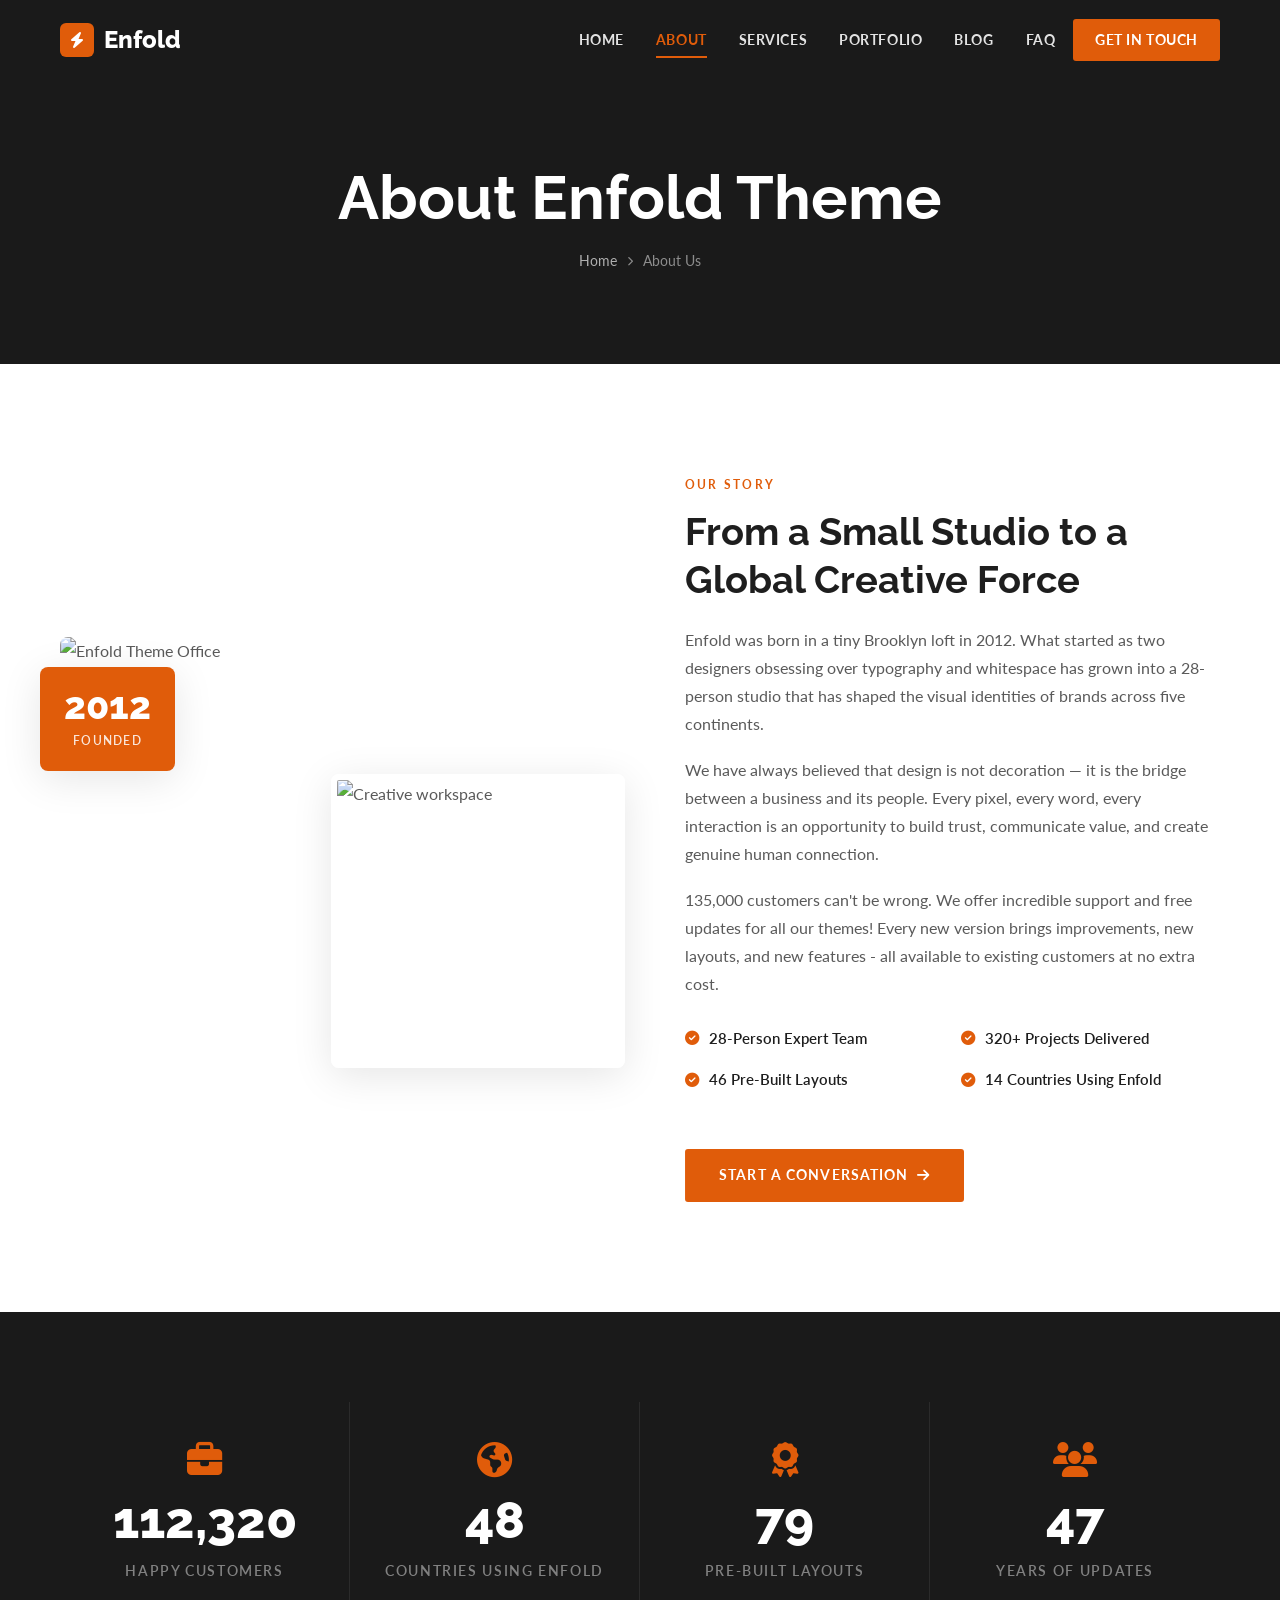
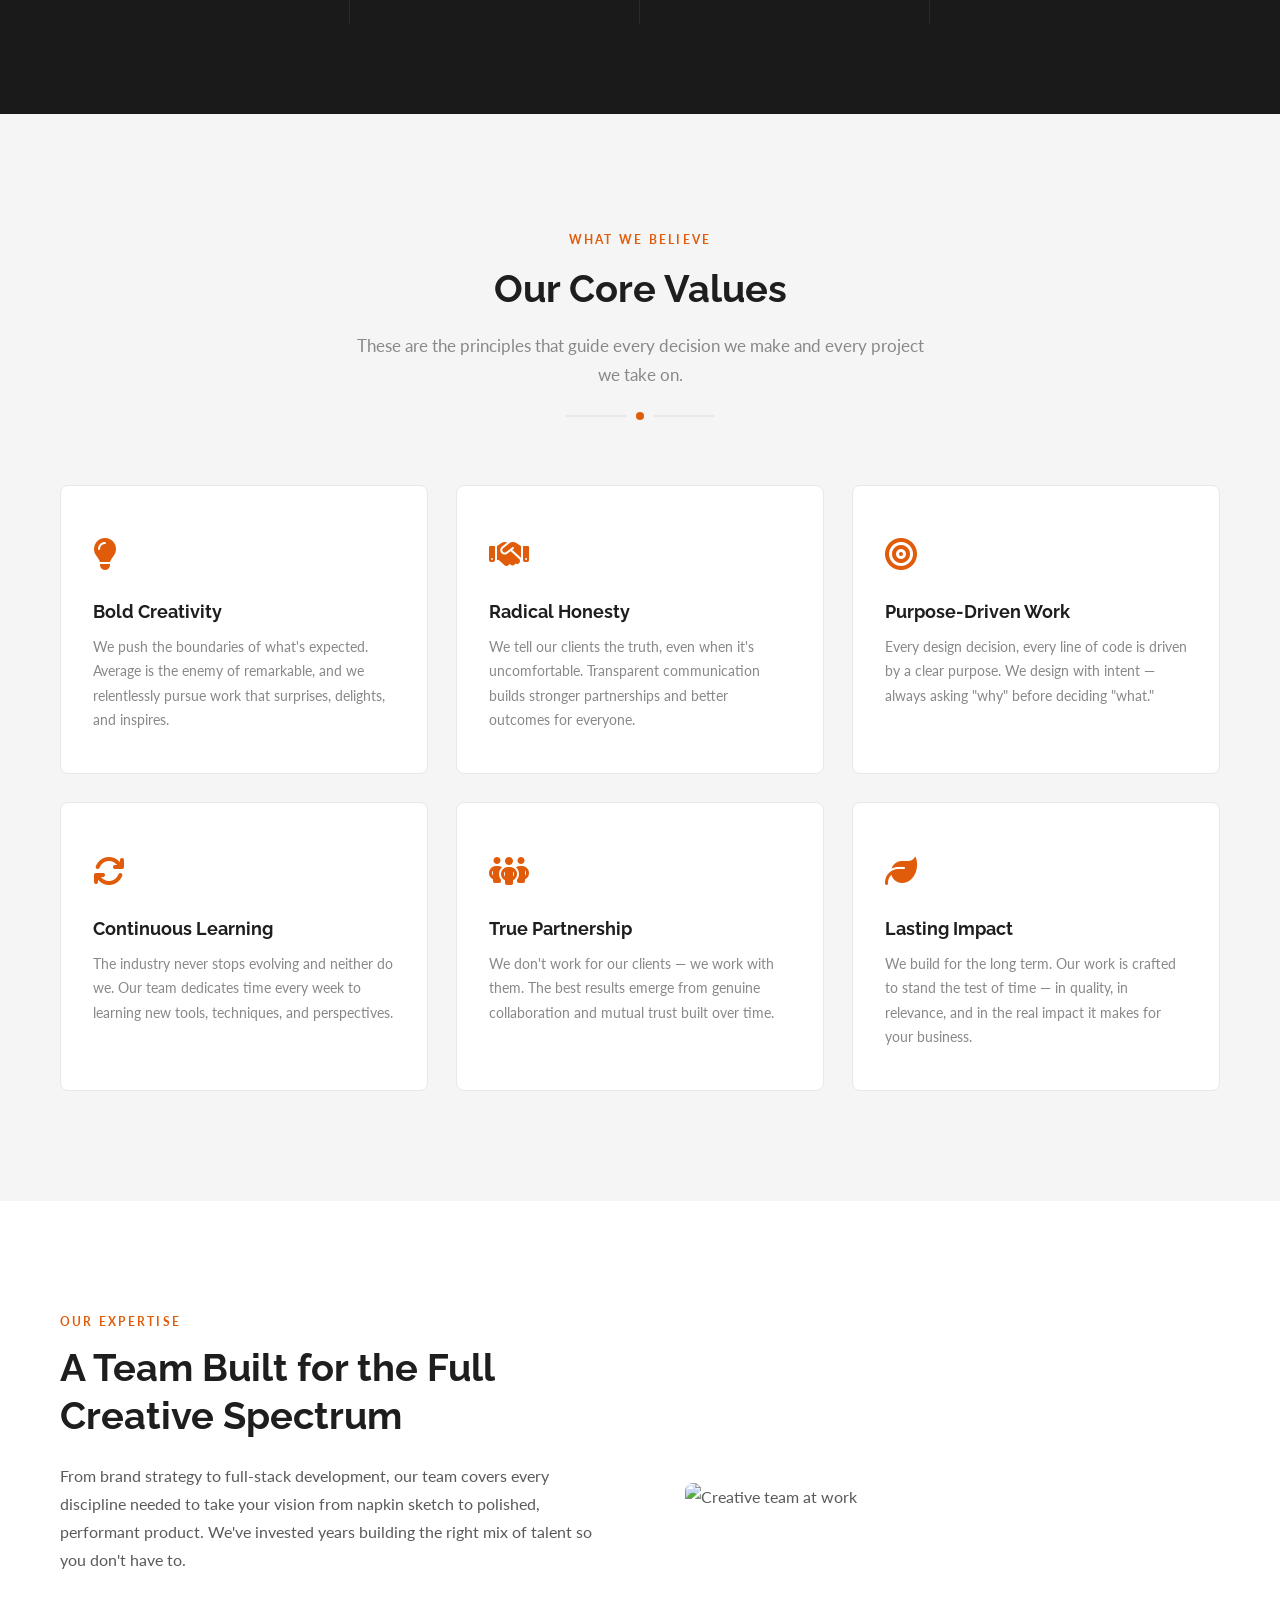
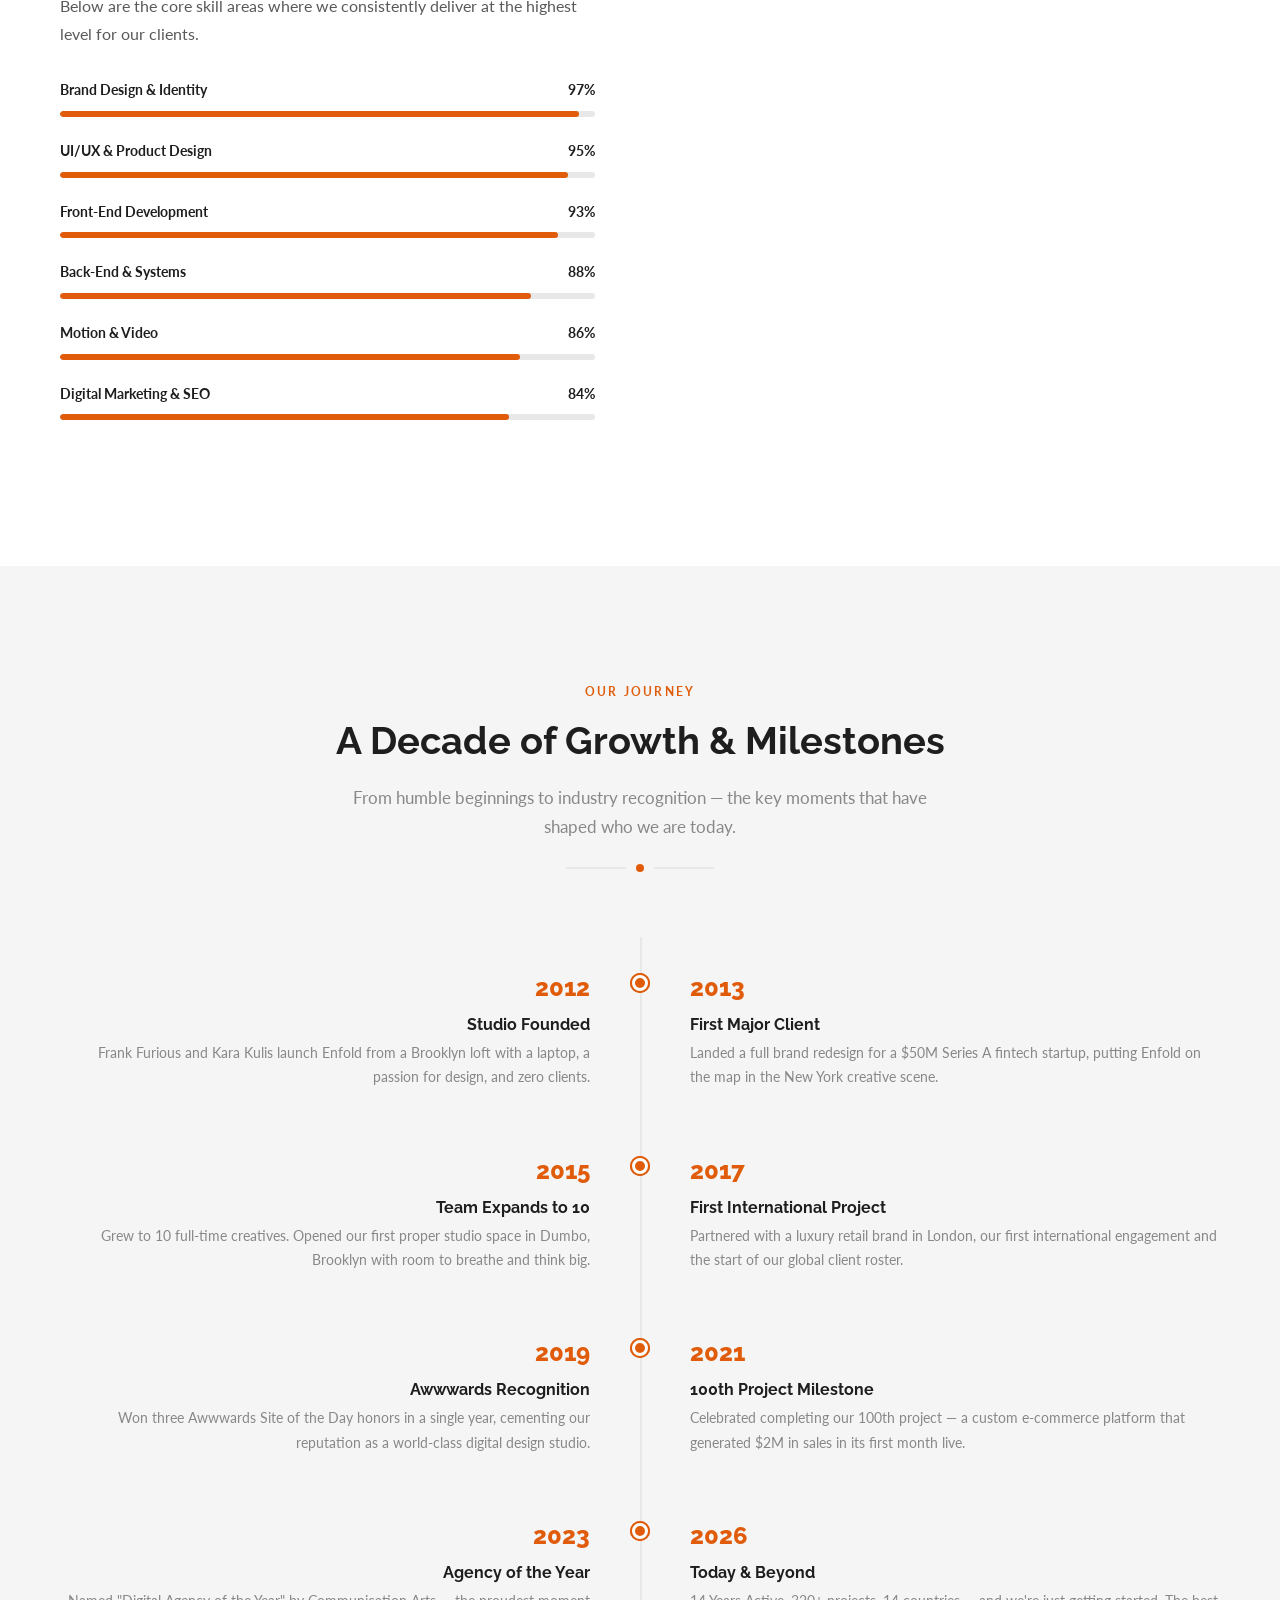
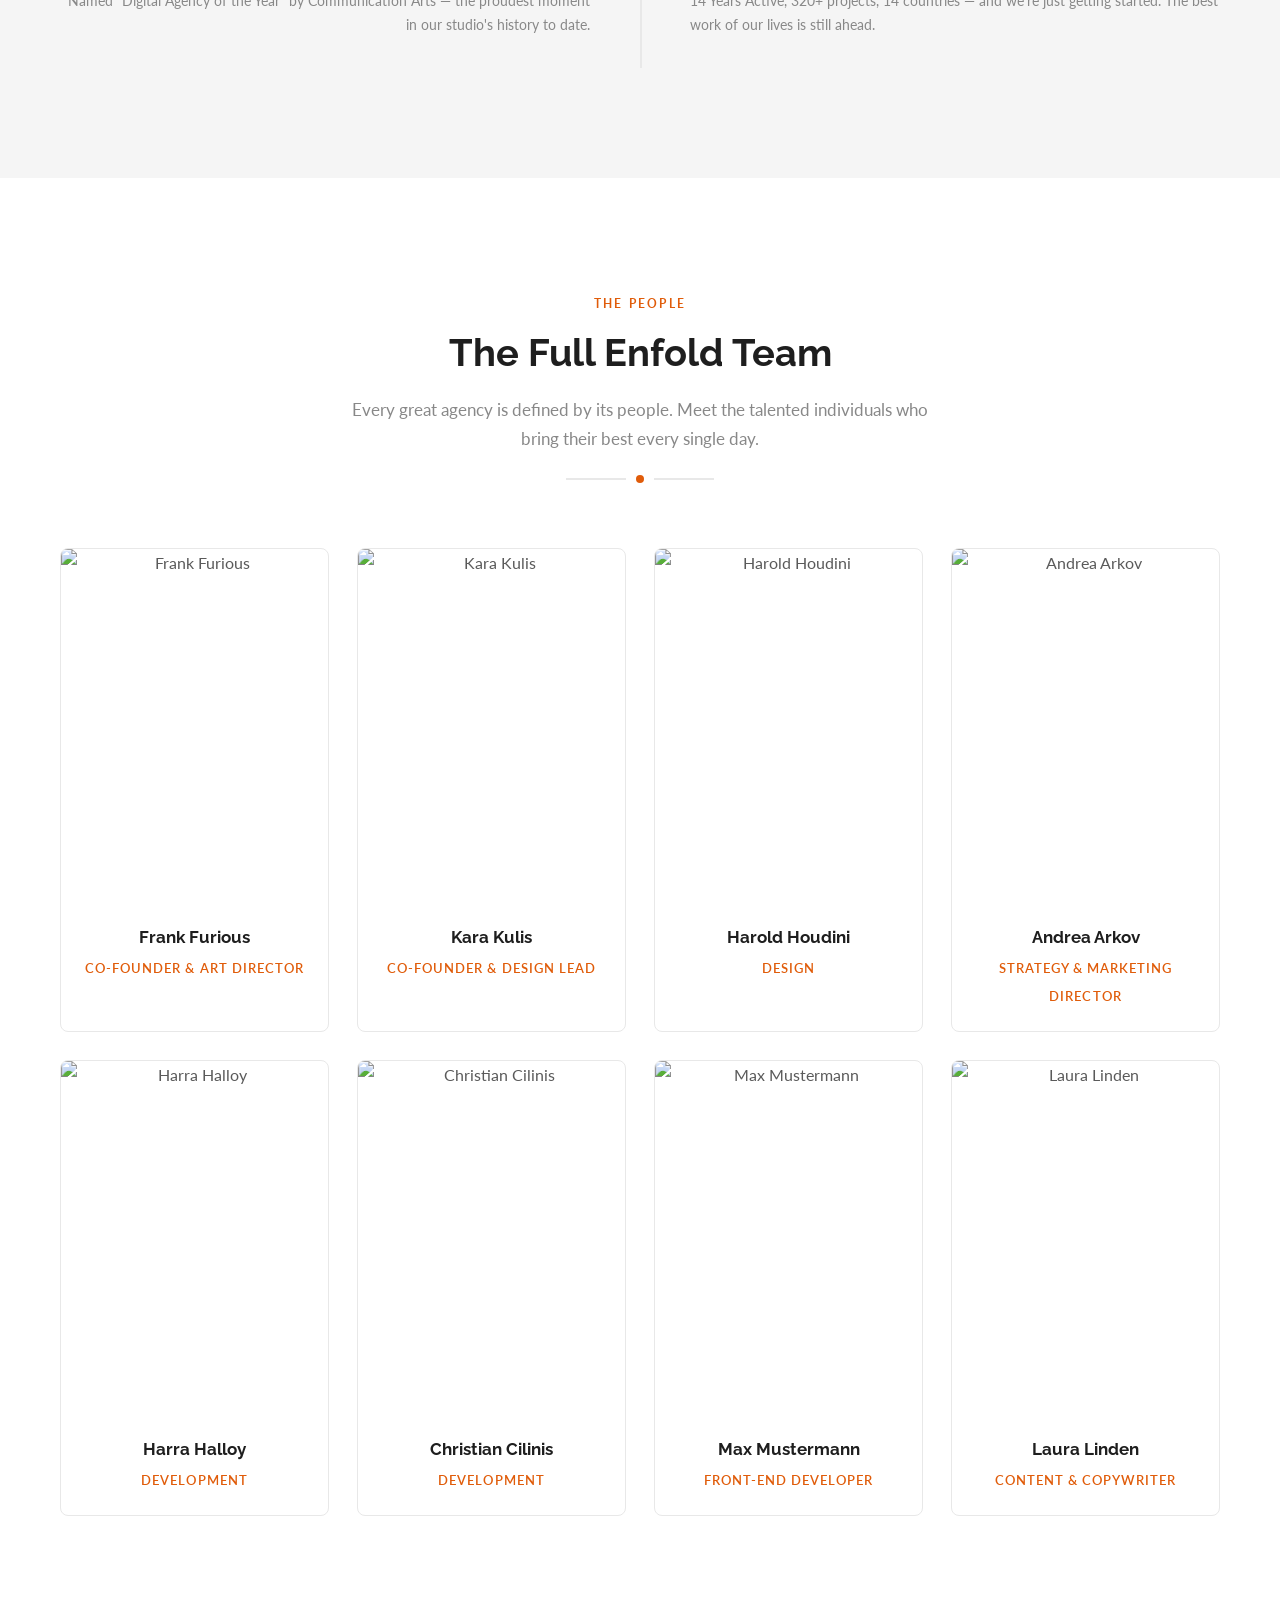
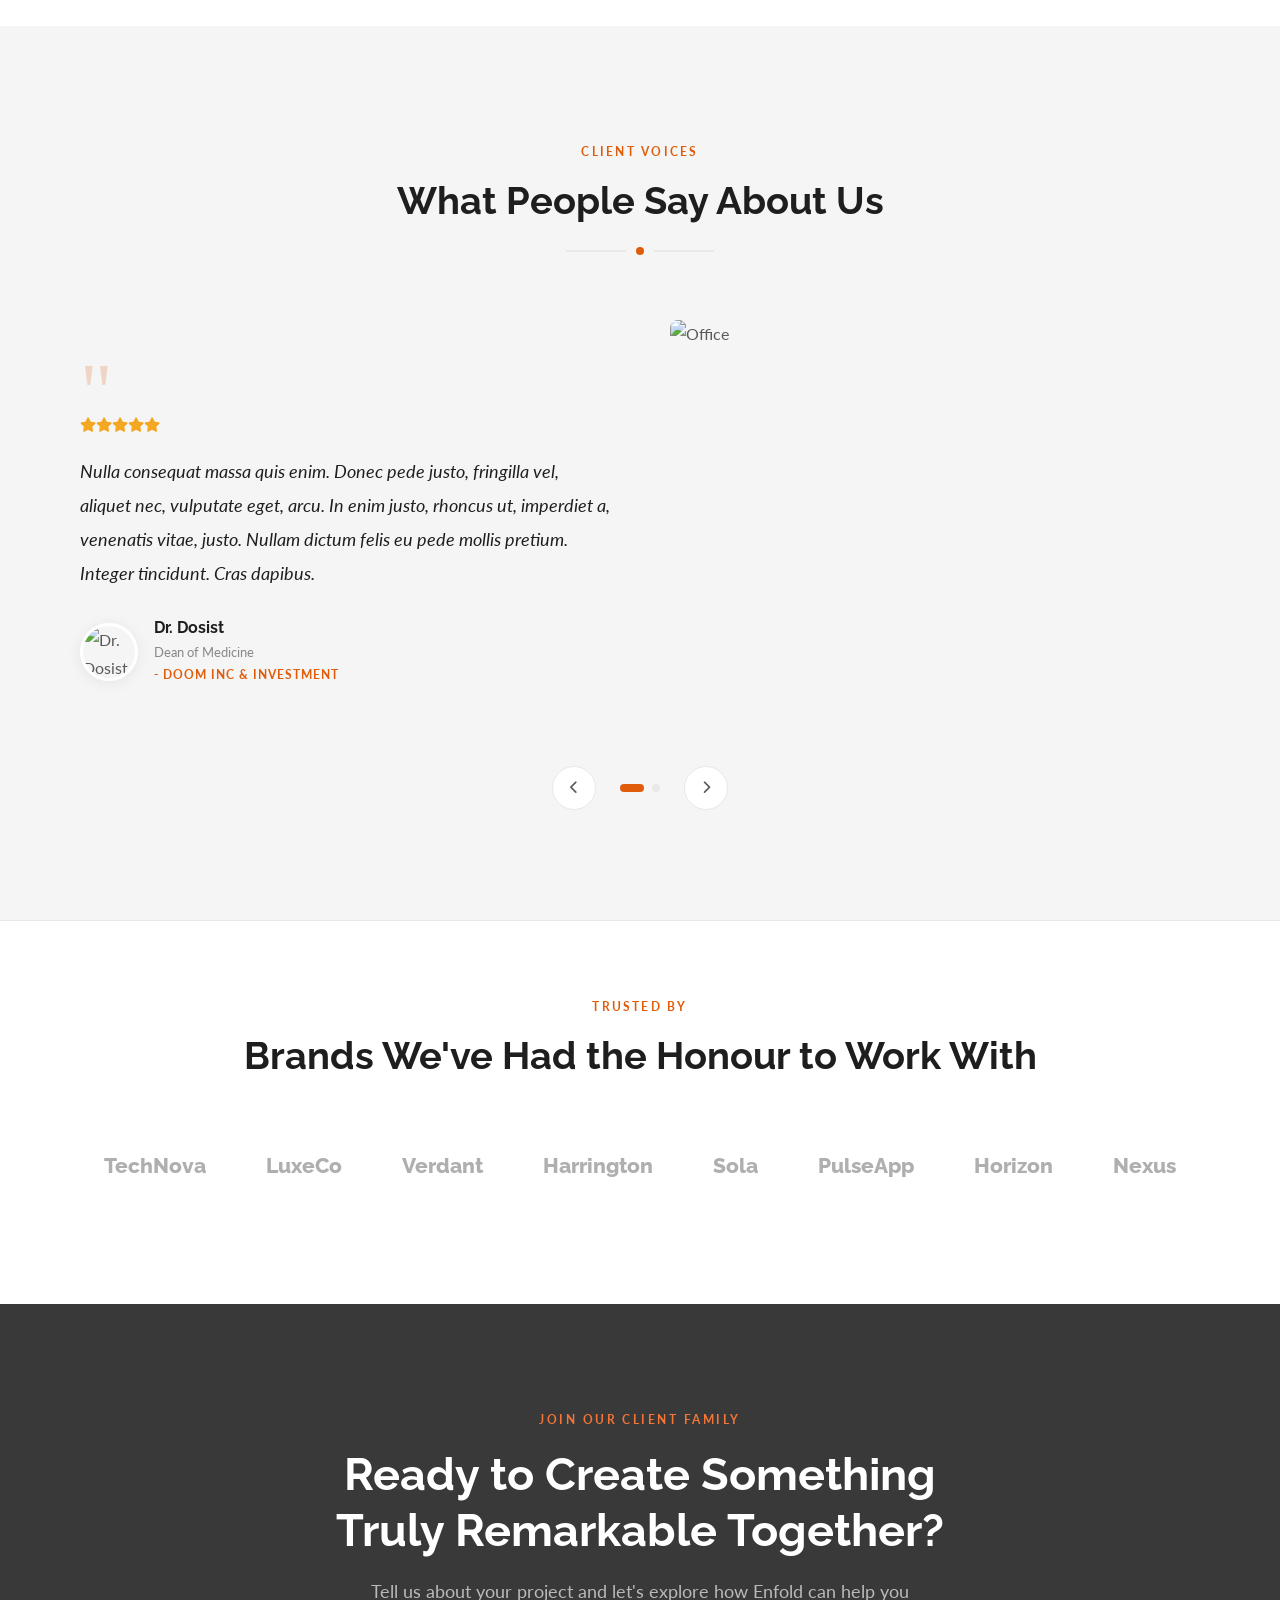
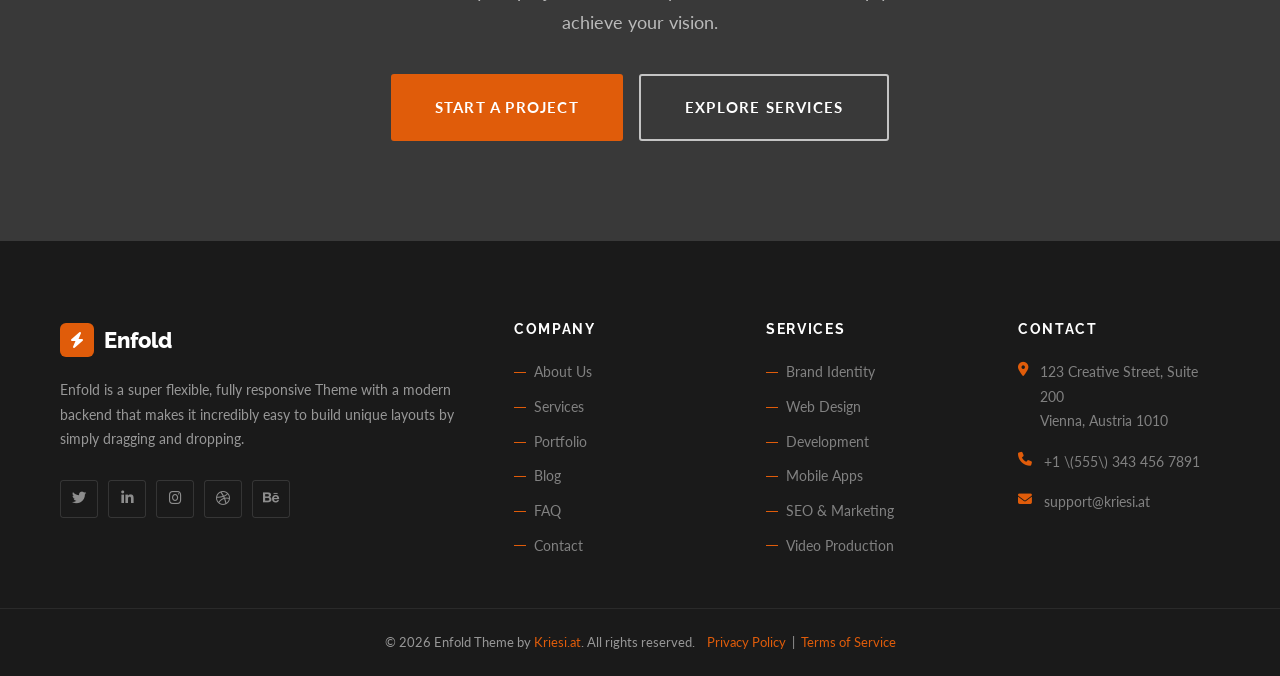
==== commit 7c64d7e4: "first" ====
--- a/about.html
+++ b/about.html
@@ -3,7 +3,7 @@
 <head>
   <meta charset="UTF-8" />
   <meta name="viewport" content="width=device-width, initial-scale=1.0" />
-  <title>About Us — Avento Creative Agency</title>
+  <title>About Us — Enfold Theme by Kriesi</title>
   <link rel="preconnect" href="https://fonts.googleapis.com" />
   <link rel="preconnect" href="https://fonts.gstatic.com" crossorigin />
   <link href="https://fonts.googleapis.com/css2?family=Lato:wght@300;400;700;900&family=Raleway:wght@400;600;700;800;900&display=swap" rel="stylesheet" />
@@ -39,7 +39,7 @@
     <div class="container">
       <a class="nav-logo" href="index.html">
         <div class="logo-mark"><i class="fa-solid fa-bolt"></i></div>
-        Avento
+        Enfold
       </a>
       <ul class="nav-menu">
         <li><a href="index.html">Home</a></li>
@@ -61,7 +61,7 @@
     <div class="page-hero-bg" style="background-image: url('https://images.unsplash.com/photo-1522202176988-66273c2fd55f?w=1920&q=80');"></div>
     <div class="container">
       <div class="page-hero-content">
-        <h1>About Avento</h1>
+        <h1>About Enfold Theme</h1>
         <div class="breadcrumb">
           <a href="index.html">Home</a>
           <i class="fa-solid fa-chevron-right"></i>
@@ -76,24 +76,23 @@
     <div class="container">
       <div class="about-split">
         <div class="about-img-wrap reveal-left">
-          <img class="about-img-main" src="https://images.unsplash.com/photo-1497366754035-f200586c57b7?w=900&q=80" alt="Avento Studio Office" />
+          <img class="about-img-main" src="https://images.unsplash.com/photo-1497366754035-f200586c57b7?w=900&q=80" alt="Enfold Theme Office" />
           <img class="about-img-accent" src="https://images.unsplash.com/photo-1531973576160-7125cd663d86?w=600&q=80" alt="Creative workspace" />
           <div class="about-badge">
-            <span class="badge-num">2012</span>
-            <span class="badge-lbl">Founded</span>
+            <span class="badge-num">2012</span><span class="badge-lbl">Founded</span>
           </div>
         </div>
         <div class="about-text reveal-right">
           <span class="label">Our Story</span>
           <h2>From a Small Studio to a Global Creative Force</h2>
-          <p>Avento was born in a tiny Brooklyn loft in 2012. What started as two designers obsessing over typography and whitespace has grown into a 28-person studio that has shaped the visual identities of brands across five continents.</p>
+          <p>Enfold was born in a tiny Brooklyn loft in 2012. What started as two designers obsessing over typography and whitespace has grown into a 28-person studio that has shaped the visual identities of brands across five continents.</p>
           <p>We have always believed that design is not decoration — it is the bridge between a business and its people. Every pixel, every word, every interaction is an opportunity to build trust, communicate value, and create genuine human connection.</p>
-          <p>Today, Avento operates at the intersection of strategy, design, and technology. We partner with startups, scale-ups, and established enterprises who share our conviction that remarkable work is worth the effort.</p>
+          <p>135,000 customers can't be wrong. We offer incredible support and free updates for all our themes! Every new version brings improvements, new layouts, and new features - all available to existing customers at no extra cost.</p>
           <div class="about-features">
             <div class="about-feature-item"><i class="fa-solid fa-check-circle"></i> 28-Person Expert Team</div>
             <div class="about-feature-item"><i class="fa-solid fa-check-circle"></i> 320+ Projects Delivered</div>
-            <div class="about-feature-item"><i class="fa-solid fa-check-circle"></i> 46 Industry Awards</div>
-            <div class="about-feature-item"><i class="fa-solid fa-check-circle"></i> 14 Countries Served</div>
+            <div class="about-feature-item"><i class="fa-solid fa-check-circle"></i> 46 Pre-Built Layouts</div>
+            <div class="about-feature-item"><i class="fa-solid fa-check-circle"></i> 14 Countries Using Enfold</div>
           </div>
           <a href="contact.html" class="btn btn-primary mt-20">Start a Conversation <i class="fa-solid fa-arrow-right"></i></a>
         </div>
@@ -107,23 +106,23 @@
       <div class="stats-grid">
         <div class="stat-item reveal delay-100">
           <i class="fa-solid fa-briefcase stat-icon"></i>
-          <span class="stat-number counter-num" data-target="320">0</span>
-          <span class="stat-label">Projects Completed</span>
+          <span class="stat-number counter-num" data-target="135000">0</span>
+          <span class="stat-label">Happy Customers</span>
         </div>
         <div class="stat-item reveal delay-200">
           <i class="fa-solid fa-earth-americas stat-icon"></i>
-          <span class="stat-number counter-num" data-target="14">0</span>
-          <span class="stat-label">Countries Served</span>
+          <span class="stat-number counter-num" data-target="60">0</span>
+          <span class="stat-label">Countries Using Enfold</span>
         </div>
         <div class="stat-item reveal delay-300">
           <i class="fa-solid fa-award stat-icon"></i>
-          <span class="stat-number counter-num" data-target="46">0</span>
-          <span class="stat-label">Industry Awards</span>
+          <span class="stat-number counter-num" data-target="98">0</span>
+          <span class="stat-label">Pre-Built Layouts</span>
         </div>
         <div class="stat-item reveal delay-400">
           <i class="fa-solid fa-users stat-icon"></i>
-          <span class="stat-number counter-num" data-target="28">0</span>
-          <span class="stat-label">Team Members</span>
+          <span class="stat-number counter-num" data-target="60">0</span>
+          <span class="stat-label">Years of Updates</span>
         </div>
       </div>
     </div>
@@ -229,12 +228,12 @@
         <div class="milestone-item">
           <div class="milestone-year">2012</div>
           <h4>Studio Founded</h4>
-          <p>Marcus Rivera and Sophia Chen launch Avento from a Brooklyn loft with a laptop, a passion for design, and zero clients.</p>
+          <p>Frank Furious and Kara Kulis launch Enfold from a Brooklyn loft with a laptop, a passion for design, and zero clients.</p>
         </div>
         <div class="milestone-item">
           <div class="milestone-year">2013</div>
           <h4>First Major Client</h4>
-          <p>Landed a full brand redesign for a $50M Series A fintech startup, putting Avento on the map in the New York creative scene.</p>
+          <p>Landed a full brand redesign for a $50M Series A fintech startup, putting Enfold on the map in the New York creative scene.</p>
         </div>
         <div class="milestone-item">
           <div class="milestone-year">2015</div>
@@ -264,7 +263,7 @@
         <div class="milestone-item">
           <div class="milestone-year">2026</div>
           <h4>Today & Beyond</h4>
-          <p>28 team members, 320+ projects, 14 countries — and we're just getting started. The best work of our lives is still ahead.</p>
+          <p>14 Years Active, 320+ projects, 14 countries — and we're just getting started. The best work of our lives is still ahead.</p>
         </div>
       </div>
     </div>
@@ -275,94 +274,94 @@
     <div class="container">
       <div class="section-heading reveal">
         <span class="label">The People</span>
-        <h2>The Full Avento Team</h2>
+        <h2>The Full Enfold Team</h2>
         <p>Every great agency is defined by its people. Meet the talented individuals who bring their best every single day.</p>
         <div class="divider"><span></span><span></span><span></span></div>
       </div>
       <div class="team-grid" style="grid-template-columns: repeat(4, 1fr);">
         <div class="team-card reveal delay-100">
           <div class="team-img-wrap">
-            <img src="https://images.unsplash.com/photo-1507003211169-0a1dd7228f2d?w=500&q=80" alt="Marcus Rivera" />
+            <img src="https://images.unsplash.com/photo-1507003211169-0a1dd7228f2d?w=500&q=80" alt="Frank Furious" />
             <div class="team-social">
               <a href="#"><i class="fa-brands fa-linkedin-in"></i></a>
               <a href="#"><i class="fa-brands fa-twitter"></i></a>
               <a href="#"><i class="fa-brands fa-dribbble"></i></a>
             </div>
           </div>
-          <div class="team-info"><h4>Marcus Rivera</h4><span class="role">Co-Founder & Creative Director</span></div>
+          <div class="team-info"><h4>Frank Furious</h4><span class="role">Co-Founder & Art Director</span></div>
         </div>
         <div class="team-card reveal delay-200">
           <div class="team-img-wrap">
-            <img src="https://images.unsplash.com/photo-1494790108377-be9c29b29330?w=500&q=80" alt="Sophia Chen" />
+            <img src="https://images.unsplash.com/photo-1494790108377-be9c29b29330?w=500&q=80" alt="Kara Kulis" />
             <div class="team-social">
               <a href="#"><i class="fa-brands fa-linkedin-in"></i></a>
               <a href="#"><i class="fa-brands fa-twitter"></i></a>
               <a href="#"><i class="fa-brands fa-behance"></i></a>
             </div>
           </div>
-          <div class="team-info"><h4>Sophia Chen</h4><span class="role">Co-Founder & Design Lead</span></div>
+          <div class="team-info"><h4>Kara Kulis</h4><span class="role">Co-Founder & Design Lead</span></div>
         </div>
         <div class="team-card reveal delay-300">
           <div class="team-img-wrap">
-            <img src="https://images.unsplash.com/photo-1500648767791-00dcc994a43e?w=500&q=80" alt="James Whitfield" />
+            <img src="https://images.unsplash.com/photo-1500648767791-00dcc994a43e?w=500&q=80" alt="Harold Houdini" />
             <div class="team-social">
               <a href="#"><i class="fa-brands fa-linkedin-in"></i></a>
               <a href="#"><i class="fa-brands fa-github"></i></a>
               <a href="#"><i class="fa-brands fa-twitter"></i></a>
             </div>
           </div>
-          <div class="team-info"><h4>James Whitfield</h4><span class="role">Head of Development</span></div>
+          <div class="team-info"><h4>Harold Houdini</h4><span class="role">Design</span></div>
         </div>
         <div class="team-card reveal delay-400">
           <div class="team-img-wrap">
-            <img src="https://images.unsplash.com/photo-1438761681033-6461ffad8d80?w=500&q=80" alt="Natalie Osei" />
+            <img src="https://images.unsplash.com/photo-1438761681033-6461ffad8d80?w=500&q=80" alt="Andrea Arkov" />
             <div class="team-social">
               <a href="#"><i class="fa-brands fa-linkedin-in"></i></a>
               <a href="#"><i class="fa-brands fa-instagram"></i></a>
               <a href="#"><i class="fa-brands fa-twitter"></i></a>
             </div>
           </div>
-          <div class="team-info"><h4>Natalie Osei</h4><span class="role">Strategy & Marketing Director</span></div>
+          <div class="team-info"><h4>Andrea Arkov</h4><span class="role">Strategy & Marketing Director</span></div>
         </div>
         <div class="team-card reveal delay-100">
           <div class="team-img-wrap">
-            <img src="https://images.unsplash.com/photo-1472099645785-5658abf4ff4e?w=500&q=80" alt="Liam Torres" />
+            <img src="https://images.unsplash.com/photo-1472099645785-5658abf4ff4e?w=500&q=80" alt="Harra Halloy" />
             <div class="team-social">
               <a href="#"><i class="fa-brands fa-linkedin-in"></i></a>
               <a href="#"><i class="fa-brands fa-twitter"></i></a>
             </div>
           </div>
-          <div class="team-info"><h4>Liam Torres</h4><span class="role">Senior UX Designer</span></div>
+          <div class="team-info"><h4>Harra Halloy</h4><span class="role">Development</span></div>
         </div>
         <div class="team-card reveal delay-200">
           <div class="team-img-wrap">
-            <img src="https://images.unsplash.com/photo-1544005313-94ddf0286df2?w=500&q=80" alt="Aisha Mensah" />
+            <img src="https://images.unsplash.com/photo-1544005313-94ddf0286df2?w=500&q=80" alt="Christian Cilinis" />
             <div class="team-social">
               <a href="#"><i class="fa-brands fa-linkedin-in"></i></a>
               <a href="#"><i class="fa-brands fa-behance"></i></a>
             </div>
           </div>
-          <div class="team-info"><h4>Aisha Mensah</h4><span class="role">Brand Designer</span></div>
+          <div class="team-info"><h4>Christian Cilinis</h4><span class="role">Development</span></div>
         </div>
         <div class="team-card reveal delay-300">
           <div class="team-img-wrap">
-            <img src="https://images.unsplash.com/photo-1531427186611-ecfd6d936c79?w=500&q=80" alt="Kevin Park" />
+            <img src="https://images.unsplash.com/photo-1531427186611-ecfd6d936c79?w=500&q=80" alt="Max Mustermann" />
             <div class="team-social">
               <a href="#"><i class="fa-brands fa-linkedin-in"></i></a>
               <a href="#"><i class="fa-brands fa-github"></i></a>
             </div>
           </div>
-          <div class="team-info"><h4>Kevin Park</h4><span class="role">Full-Stack Developer</span></div>
+          <div class="team-info"><h4>Max Mustermann</h4><span class="role">Front-End Developer</span></div>
         </div>
         <div class="team-card reveal delay-400">
           <div class="team-img-wrap">
-            <img src="https://images.unsplash.com/photo-1580489944761-15a19d654956?w=500&q=80" alt="Clara Dubois" />
+            <img src="https://images.unsplash.com/photo-1580489944761-15a19d654956?w=500&q=80" alt="Laura Linden" />
             <div class="team-social">
               <a href="#"><i class="fa-brands fa-linkedin-in"></i></a>
               <a href="#"><i class="fa-brands fa-instagram"></i></a>
             </div>
           </div>
-          <div class="team-info"><h4>Clara Dubois</h4><span class="role">Content & Copywriter</span></div>
+          <div class="team-info"><h4>Laura Linden</h4><span class="role">Content & Copywriter</span></div>
         </div>
       </div>
     </div>
@@ -382,10 +381,10 @@
             <div>
               <div class="testimonial-quote-icon">"</div>
               <div class="testimonial-stars"><i class="fa-solid fa-star"></i><i class="fa-solid fa-star"></i><i class="fa-solid fa-star"></i><i class="fa-solid fa-star"></i><i class="fa-solid fa-star"></i></div>
-              <p class="testimonial-text">Avento is the rare agency that truly listens. They understood our brand at a level that even some of our own team didn't. The resulting identity system is perfect — timeless, flexible, and completely on-strategy. We couldn't be happier.</p>
+              <p class="testimonial-text">Nulla consequat massa quis enim. Donec pede justo, fringilla vel, aliquet nec, vulputate eget, arcu. In enim justo, rhoncus ut, imperdiet a, venenatis vitae, justo. Nullam dictum felis eu pede mollis pretium. Integer tincidunt. Cras dapibus.</p>
               <div class="testimonial-author">
-                <img src="https://images.unsplash.com/photo-1472099645785-5658abf4ff4e?w=200&q=80" alt="David Harrington" />
-                <div><h5>David Harrington</h5><span>CEO, Harrington Capital Group</span><span class="testimonial-company">Finance & Investment</span></div>
+                <img src="https://images.unsplash.com/photo-1472099645785-5658abf4ff4e?w=200&q=80" alt="Dr. Dosist" />
+                <div><h5>Dr. Dosist</h5><span>Dean of Medicine</span><span class="testimonial-company">- Doom Inc & Investment</span></div>
               </div>
             </div>
             <div class="testimonial-img-side"><img src="https://images.unsplash.com/photo-1521791136064-7986c2920216?w=700&q=80" alt="Office" /></div>
@@ -394,10 +393,10 @@
             <div>
               <div class="testimonial-quote-icon">"</div>
               <div class="testimonial-stars"><i class="fa-solid fa-star"></i><i class="fa-solid fa-star"></i><i class="fa-solid fa-star"></i><i class="fa-solid fa-star"></i><i class="fa-solid fa-star"></i></div>
-              <p class="testimonial-text">We've worked with many agencies over the years. Avento stands apart in every way — the quality of thinking, the quality of craft, the quality of the people. They genuinely care about your success, and it shows in every single deliverable.</p>
+              <p class="testimonial-text">In enim justo, rhoncus ut, imperdiet a, venenatis vitae, justo. Nullam dictum felis eu pede mollis pretium. Integer tincidunt. Cras dapibus. Vivamus elementum semper nisi. Aenean vulputate eleifend tellus.</p>
               <div class="testimonial-author">
-                <img src="https://images.unsplash.com/photo-1544005313-94ddf0286df2?w=200&q=80" alt="Elena Marchetti" />
-                <div><h5>Elena Marchetti</h5><span>Founder, Sola Organics</span><span class="testimonial-company">Health & Wellness</span></div>
+                <img src="https://images.unsplash.com/photo-1544005313-94ddf0286df2?w=200&q=80" alt="Anna Vandana" />
+                <div><h5>Anna Vandana</h5><span>CEO</span><span class="testimonial-company">Health & Wellness</span></div>
               </div>
             </div>
             <div class="testimonial-img-side"><img src="https://images.unsplash.com/photo-1573496359142-b8d87734a5a2?w=700&q=80" alt="Wellness" /></div>
@@ -443,7 +442,7 @@
       <div class="cta-content reveal">
         <span style="display: inline-block; font-size: 0.78rem; font-weight: 700; letter-spacing: 0.2em; text-transform: uppercase; color: var(--primary-light); margin-bottom: 16px;">Join Our Client Family</span>
         <h2>Ready to Create Something <br>Truly Remarkable Together?</h2>
-        <p>Tell us about your project and let's explore how Avento can help you achieve your vision.</p>
+        <p>Tell us about your project and let's explore how Enfold can help you achieve your vision.</p>
         <div class="cta-actions">
           <a href="contact.html" class="btn btn-primary btn-lg">Start a Project</a>
           <a href="services.html" class="btn btn-outline-white btn-lg">Explore Services</a>
@@ -458,9 +457,9 @@
       <div class="footer-top">
         <div class="footer-brand">
           <a href="index.html" style="margin-bottom: 18px; display: inline-flex; gap: 10px; align-items: center; font-family: Raleway, sans-serif; font-weight: 800; font-size: 1.4rem; color: #fff; text-decoration: none;">
-            <div style="width:34px;height:34px;background:var(--primary);border-radius:6px;display:flex;align-items:center;justify-content:center;color:#fff;font-size:1rem;"><i class="fa-solid fa-bolt"></i></div>Avento
+            <div style="width:34px;height:34px;background:var(--primary);border-radius:6px;display:flex;align-items:center;justify-content:center;color:#fff;font-size:1rem;"><i class="fa-solid fa-bolt"></i></div>Enfold
           </a>
-          <p class="footer-tagline">A creative agency building powerful brands and exceptional digital experiences for ambitious businesses worldwide.</p>
+          <p class="footer-tagline">Enfold is a super flexible, fully responsive Theme with a modern backend that makes it incredibly easy to build unique layouts by simply dragging and dropping.</p>
           <div class="footer-social">
             <a href="#"><i class="fa-brands fa-twitter"></i></a>
             <a href="#"><i class="fa-brands fa-linkedin-in"></i></a>
@@ -487,16 +486,15 @@
         </div>
         <div class="footer-col">
           <h5>Contact</h5>
-          <div class="footer-contact-item"><i class="fa-solid fa-location-dot"></i><span>350 Fifth Ave, Suite 4800<br>New York, NY 10118</span></div>
-          <div class="footer-contact-item"><i class="fa-solid fa-phone"></i><span>+1 (555) 891 2340</span></div>
-          <div class="footer-contact-item"><i class="fa-solid fa-envelope"></i><span>hello@avento.studio</span></div>
+          <div class="footer-contact-item"><i class="fa-solid fa-location-dot"></i><span>123 Creative Street, Suite 200<br>Vienna, Austria 1010</span></div>
+          <div class="footer-contact-item"><i class="fa-solid fa-phone"></i><span>+1 \(555\) 343 456 7891</span></div>
+          <div class="footer-contact-item"><i class="fa-solid fa-envelope"></i><span>support@kriesi.at</span></div>
         </div>
       </div>
     </div>
     <div class="footer-bottom">
       <div class="container" style="display:flex;align-items:center;justify-content:space-between;flex-wrap:wrap;gap:12px;">
-        <span>&copy; 2026 Avento Studio. All rights reserved.</span>
-        <span>Crafted with <span style="color:var(--primary);">&#9829;</span> in New York City</span>
+        <span>&copy; 2026 Enfold Theme by <a href="https://kriesi.at">Kriesi.at</a>. All rights reserved.</span>
         <span><a href="#">Privacy Policy</a> &nbsp;|&nbsp; <a href="#">Terms of Service</a></span>
       </div>
     </div>
